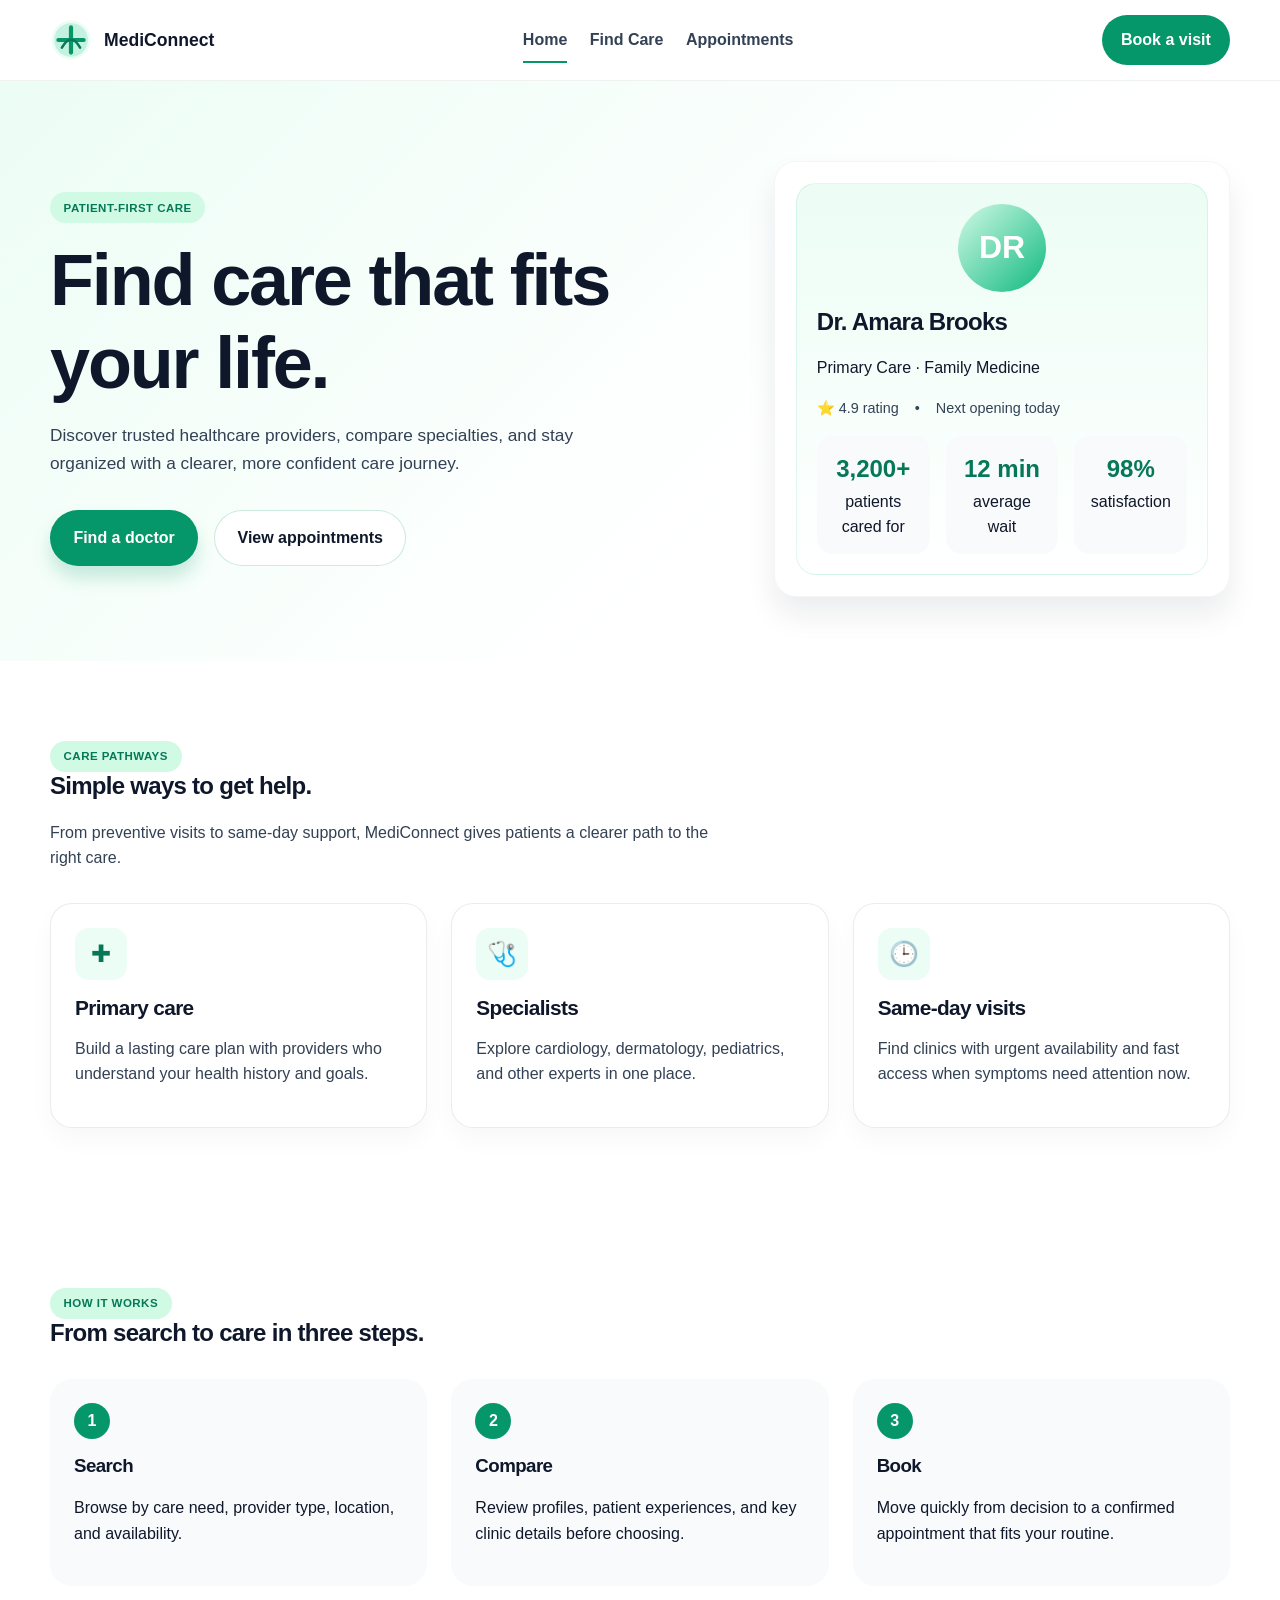
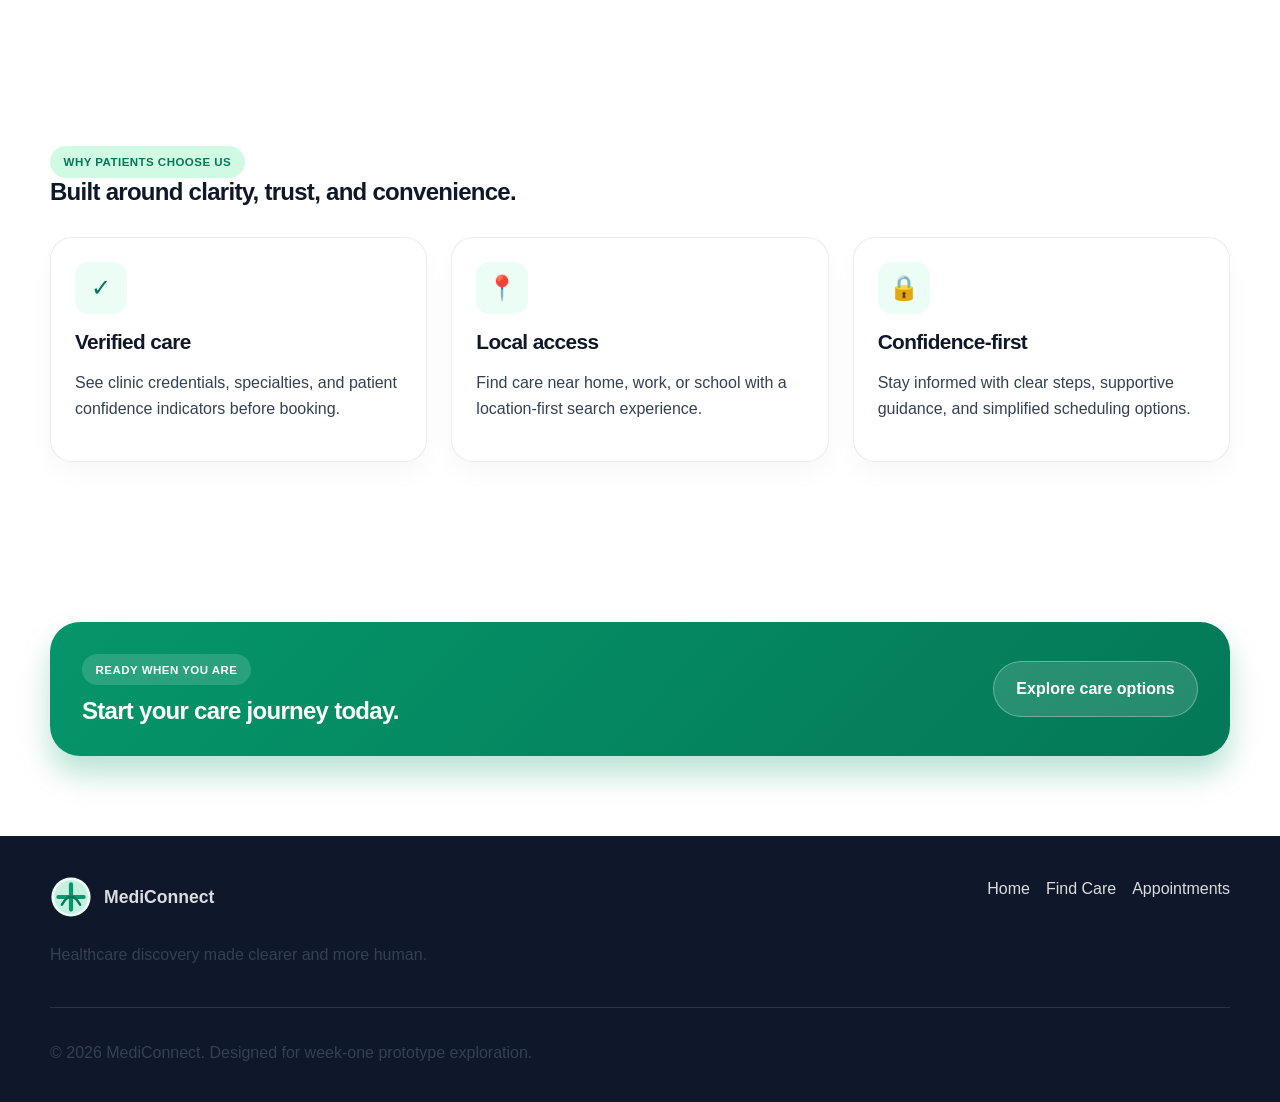
==== index.html @ f82d3885 "Initialize MediConnect Week 1 prototype" ====
<!DOCTYPE html>
<html lang="en">
  <head>
    <meta charset="UTF-8" />
    <meta name="viewport" content="width=device-width, initial-scale=1.0" />
    <meta name="description" content="MediConnect helps patients discover trusted care and manage appointments with confidence." />
    <title>MediConnect | Home</title>
    <link rel="stylesheet" href="css/styles.css" />
  </head>
  <body>
    <a class="skip-link" href="#main-content">Skip to content</a>

    <header class="site-header">
      <div class="container header-inner">
        <a href="index.html" aria-label="MediConnect home" class="brand">
          <img src="assets/medi-connect-mark.svg" alt="MediConnect mark" class="brand-mark" />
          <span>MediConnect</span>
        </a>

        <nav class="main-nav" aria-label="Primary navigation">
          <a href="index.html" class="active">Home</a>
          <a href="find-care.html">Find Care</a>
          <a href="appointments.html">Appointments</a>
        </nav>

        <a href="find-care.html" class="nav-cta">Book a visit</a>
      </div>
    </header>

    <main id="main-content">
      <section class="hero" aria-labelledby="hero-title">
        <div class="container hero-grid">
          <div>
            <span class="eyebrow">Patient-first care</span>
            <h1 id="hero-title">Find care that fits your life.</h1>
            <p class="lead">
              Discover trusted healthcare providers, compare specialties, and stay organized with a clearer,
              more confident care journey.
            </p>

            <div class="hero-actions">
              <a href="find-care.html" class="button primary">Find a doctor</a>
              <a href="appointments.html" class="button secondary">View appointments</a>
            </div>
          </div>

          <aside class="hero-panel" aria-label="Featured care provider">
            <div class="doctor-card">
              <div class="doctor-figure">
                <div class="profile" aria-hidden="true">DR</div>
              </div>
              <h2>Dr. Amara Brooks</h2>
              <p>Primary Care · Family Medicine</p>
              <div class="meta-row">
                <span>⭐ 4.9 rating</span>
                <span>•</span>
                <span>Next opening today</span>
              </div>
              <div class="stat-strip" aria-label="healthcare stats">
                <div class="stat-item">
                  <strong>3,200+</strong>
                  <span>patients cared for</span>
                </div>
                <div class="stat-item">
                  <strong>12 min</strong>
                  <span>average wait</span>
                </div>
                <div class="stat-item">
                  <strong>98%</strong>
                  <span>satisfaction</span>
                </div>
              </div>
            </div>
          </aside>
        </div>
      </section>

      <section class="content-section" aria-labelledby="services-title">
        <div class="container">
          <div class="section-heading">
            <span class="eyebrow">Care pathways</span>
            <h2 id="services-title">Simple ways to get help.</h2>
            <p>From preventive visits to same-day support, MediConnect gives patients a clearer path to the right care.</p>
          </div>

          <div class="card-grid">
            <article class="info-card">
              <div class="icon" aria-hidden="true">✚</div>
              <h3>Primary care</h3>
              <p>Build a lasting care plan with providers who understand your health history and goals.</p>
            </article>

            <article class="info-card">
              <div class="icon" aria-hidden="true">🩺</div>
              <h3>Specialists</h3>
              <p>Explore cardiology, dermatology, pediatrics, and other experts in one place.</p>
            </article>

            <article class="info-card">
              <div class="icon" aria-hidden="true">🕒</div>
              <h3>Same-day visits</h3>
              <p>Find clinics with urgent availability and fast access when symptoms need attention now.</p>
            </article>
          </div>
        </div>
      </section>

      <section class="content-section" aria-labelledby="journey-title">
        <div class="container">
          <div class="section-heading">
            <span class="eyebrow">How it works</span>
            <h2 id="journey-title">From search to care in three steps.</h2>
          </div>

          <div class="steps">
            <article class="step">
              <div class="step-number" aria-hidden="true">1</div>
              <h3>Search</h3>
              <p>Browse by care need, provider type, location, and availability.</p>
            </article>
            <article class="step">
              <div class="step-number" aria-hidden="true">2</div>
              <h3>Compare</h3>
              <p>Review profiles, patient experiences, and key clinic details before choosing.</p>
            </article>
            <article class="step">
              <div class="step-number" aria-hidden="true">3</div>
              <h3>Book</h3>
              <p>Move quickly from decision to a confirmed appointment that fits your routine.</p>
            </article>
          </div>
        </div>
      </section>

      <section class="content-section" aria-labelledby="why-title">
        <div class="container">
          <div class="section-heading">
            <span class="eyebrow">Why patients choose us</span>
            <h2 id="why-title">Built around clarity, trust, and convenience.</h2>
          </div>

          <div class="card-grid">
            <article class="info-card">
              <div class="icon" aria-hidden="true">✓</div>
              <h3>Verified care</h3>
              <p>See clinic credentials, specialties, and patient confidence indicators before booking.</p>
            </article>
            <article class="info-card">
              <div class="icon" aria-hidden="true">📍</div>
              <h3>Local access</h3>
              <p>Find care near home, work, or school with a location-first search experience.</p>
            </article>
            <article class="info-card">
              <div class="icon" aria-hidden="true">🔒</div>
              <h3>Confidence-first</h3>
              <p>Stay informed with clear steps, supportive guidance, and simplified scheduling options.</p>
            </article>
          </div>
        </div>
      </section>

      <section class="content-section" aria-labelledby="cta-title">
        <div class="container">
          <div class="cta-banner">
            <div>
              <span class="eyebrow" style="background: rgba(255,255,255,0.15); color: white;">Ready when you are</span>
              <h2 id="cta-title" style="margin-top: 0.7rem; margin-bottom: 0;">Start your care journey today.</h2>
            </div>
            <a href="find-care.html" class="button secondary">Explore care options</a>
          </div>
        </div>
      </section>
    </main>

    <footer class="site-footer">
      <div class="container footer-inner">
        <div>
          <a href="index.html" class="brand" aria-label="MediConnect home">
            <img src="assets/medi-connect-mark.svg" alt="MediConnect logo" class="brand-mark" />
            <span>MediConnect</span>
          </a>
          <p>Healthcare discovery made clearer and more human.</p>
        </div>

        <nav aria-label="Footer navigation" class="footer-links">
          <a href="index.html">Home</a>
          <a href="find-care.html">Find Care</a>
          <a href="appointments.html">Appointments</a>
        </nav>
      </div>

      <div class="container footer-meta">
        <p>© 2026 MediConnect. Designed for week-one prototype exploration.</p>
      </div>
    </footer>
  </body>
</html>
---- css/styles.css ----
:root {
  --emerald-50: #ECFDF5;
  --emerald-100: #D1FAE5;
  --emerald-500: #10B981;
  --emerald-600: #059669;
  --emerald-700: #047857;
  --slate-50: #F8FAFC;
  --slate-100: #F1F5F9;
  --slate-700: #334155;
  --slate-900: #0F172A;
  --white: #FFFFFF;
  --shadow: 0 18px 30px rgba(15, 23, 42, 0.08);
  --radius-lg: 22px;
  --radius-md: 16px;
  --radius-sm: 12px;
  --container: 1180px;
}

* { box-sizing: border-box; }

html { scroll-behavior: smooth; }

body {
  margin: 0;
  font-family: "Segoe UI", "Inter", sans-serif;
  background: var(--white);
  color: var(--slate-900);
  line-height: 1.6;
}

a { color: inherit; text-decoration: none; }

img { max-width: 100%; display: block; }

.container {
  width: min(var(--container), calc(100% - 2rem));
  margin-inline: auto;
}

.skip-link {
  position: absolute;
  left: -999px;
  top: 0;
}

.skip-link:focus {
  left: 1rem;
  top: 1rem;
  background: var(--emerald-600);
  color: var(--white);
  padding: 0.75rem 1rem;
  z-index: 100;
}

.site-header {
  position: sticky;
  top: 0;
  z-index: 20;
  background: rgba(255,255,255,0.92);
  backdrop-filter: blur(8px);
  border-bottom: 1px solid rgba(15,23,42,0.06);
}

.header-inner {
  display: flex;
  align-items: center;
  justify-content: space-between;
  min-height: 80px;
  gap: 1rem;
}

.brand {
  display: inline-flex;
  align-items: center;
  gap: 0.75rem;
  font-weight: 700;
  font-size: 1.1rem;
}

.brand-mark {
  width: 42px;
  height: 42px;
}

.main-nav {
  display: flex;
  align-items: center;
  gap: 1.4rem;
  font-weight: 600;
  color: var(--slate-700);
}

.main-nav a {
  position: relative;
  padding: 0.5rem 0;
}

.main-nav a::after {
  content: "";
  position: absolute;
  left: 0;
  bottom: -2px;
  width: 100%;
  height: 2px;
  background: var(--emerald-600);
  transform: scaleX(0);
  transition: transform 0.2s ease;
}

.main-nav a:hover::after,
.main-nav a:focus-visible::after,
.main-nav a.active::after {
  transform: scaleX(1);
}

.nav-cta {
  display: inline-block;
  background: var(--emerald-600);
  color: var(--white);
  padding: 0.75rem 1.2rem;
  border-radius: 999px;
  font-weight: 700;
}

.hero {
  background: linear-gradient(135deg, var(--emerald-50) 0%, #ffffff 62%);
  padding: 5rem 0 4rem;
}

.hero-grid {
  display: grid;
  grid-template-columns: 1.2fr 0.8fr;
  gap: 2.5rem;
  align-items: center;
}

.eyebrow {
  display: inline-block;
  background: var(--emerald-100);
  color: var(--emerald-700);
  border-radius: 999px;
  padding: 0.4rem 0.85rem;
  font-weight: 700;
  letter-spacing: 0.04em;
  text-transform: uppercase;
  font-size: 0.72rem;
}

h1, h2, h3 {
  margin-top: 0;
  line-height: 1.15;
  letter-spacing: -0.03em;
}

h1 {
  font-size: clamp(2.8rem, 6vw, 4.5rem);
  margin: 1rem 0 1rem;
}

.lead {
  font-size: 1.08rem;
  color: var(--slate-700);
  max-width: 60ch;
}

.hero-actions {
  display: flex;
  gap: 1rem;
  flex-wrap: wrap;
  margin-top: 2rem;
}

.button {
  display: inline-flex;
  align-items: center;
  justify-content: center;
  padding: 0.9rem 1.4rem;
  border-radius: 999px;
  font-weight: 700;
  border: 1px solid transparent;
  transition: transform 0.2s ease, box-shadow 0.2s ease;
}

.button:hover,
.button:focus-visible {
  transform: translateY(-1px);
}

.button.primary {
  background: var(--emerald-600);
  color: var(--white);
  box-shadow: 0 12px 18px rgba(5, 150, 105, 0.2);
}

.button.secondary {
  border-color: rgba(5, 150, 105, 0.2);
  background: var(--white);
  color: var(--slate-900);
}

.hero-panel {
  background: var(--white);
  border-radius: var(--radius-lg);
  box-shadow: var(--shadow);
  padding: 1.3rem;
  border: 1px solid rgba(15,23,42,0.04);
}

.doctor-card {
  background: linear-gradient(180deg, var(--emerald-50) 0%, var(--white) 100%);
  border-radius: 20px;
  padding: 1.25rem;
  border: 1px solid rgba(16, 185, 129, 0.12);
}

.doctor-figure {
  display: flex;
  justify-content: center;
  margin-bottom: 1rem;
}

.doctor-figure .profile {
  width: 88px;
  height: 88px;
  border-radius: 50%;
  background: linear-gradient(135deg, var(--emerald-100), var(--emerald-500));
  display: grid;
  place-items: center;
  font-size: 2rem;
  color: var(--white);
  font-weight: 700;
}

.stat-strip {
  display: grid;
  grid-template-columns: repeat(3, minmax(0, 1fr));
  gap: 1rem;
  margin-top: 1rem;
}

.stat-item {
  background: var(--slate-50);
  border-radius: var(--radius-md);
  padding: 0.9rem;
  text-align: center;
}

.stat-item strong {
  display: block;
  font-size: 1.5rem;
  color: var(--emerald-700);
}

.content-section {
  padding: 5rem 0;
}

.section-heading {
  max-width: 680px;
  margin-bottom: 2rem;
}

.section-heading p {
  color: var(--slate-700);
}

.card-grid {
  display: grid;
  grid-template-columns: repeat(3, minmax(0, 1fr));
  gap: 1.5rem;
}

.info-card,
.provider-card,
.appointment-card,
.support-card {
  background: var(--white);
  border: 1px solid rgba(15,23,42,0.08);
  border-radius: var(--radius-lg);
  padding: 1.5rem;
  box-shadow: 0 12px 24px rgba(15,23,42,0.03);
}

.info-card .icon,
.support-card .icon {
  width: 52px;
  height: 52px;
  border-radius: 14px;
  display: grid;
  place-items: center;
  background: var(--emerald-50);
  color: var(--emerald-700);
  font-size: 1.5rem;
  margin-bottom: 1rem;
}

.info-card h3,
.provider-card h3,
.appointment-card h3,
.support-card h3 {
  margin-bottom: 0.7rem;
  font-size: 1.3rem;
}

.info-card p,
.provider-card p,
.appointment-card p,
.support-card p,
.site-footer p,
.list,
.benefit-list li {
  color: var(--slate-700);
}

.steps {
  display: grid;
  grid-template-columns: repeat(3, minmax(0, 1fr));
  gap: 1.5rem;
}

.step {
  position: relative;
  background: var(--slate-50);
  border-radius: var(--radius-lg);
  padding: 1.5rem;
}

.step-number {
  width: 36px;
  height: 36px;
  border-radius: 50%;
  background: var(--emerald-600);
  color: var(--white);
  display: grid;
  place-items: center;
  font-weight: 700;
  margin-bottom: 1rem;
}

.cta-banner {
  background: linear-gradient(135deg, var(--emerald-600), var(--emerald-700));
  padding: 2rem;
  border-radius: 30px;
  display: flex;
  justify-content: space-between;
  align-items: center;
  gap: 1rem;
  color: var(--white);
  box-shadow: 0 18px 30px rgba(5, 150, 105, 0.28);
}

.cta-banner .button.secondary {
  background: rgba(255,255,255,0.14);
  color: var(--white);
  border-color: rgba(255,255,255,0.3);
}

.page-hero {
  background: linear-gradient(135deg, var(--emerald-50), #ffffff 70%);
  padding: 4rem 0 2.8rem;
}

.breadcrumbs {
  display: flex;
  align-items: center;
  gap: 0.55rem;
  font-size: 0.92rem;
  color: var(--slate-700);
  margin-bottom: 1rem;
}

.filter-bar {
  display: flex;
  gap: 1rem;
  flex-wrap: wrap;
  margin-bottom: 2rem;
}

.filter-pill,
.chip {
  background: var(--white);
  border: 1px solid rgba(15,23,42,0.08);
  color: var(--slate-700);
  border-radius: 999px;
  padding: 0.7rem 1rem;
  font-weight: 600;
}

.filter-pill.active,
.chip.active {
  background: var(--emerald-50);
  color: var(--emerald-700);
  border-color: rgba(16, 185, 129, 0.2);
}

.provider-grid,
.appointment-grid,
.support-grid {
  display: grid;
  gap: 1.5rem;
}

.provider-grid {
  grid-template-columns: repeat(2, minmax(0,1fr));
}

.appointment-grid {
  grid-template-columns: repeat(2, minmax(0,1fr));
}

.support-grid {
  grid-template-columns: repeat(3, minmax(0,1fr));
}

.meta-row {
  display: flex;
  gap: 1rem;
  flex-wrap: wrap;
  color: var(--slate-700);
  font-size: 0.9rem;
  margin-bottom: 0.8rem;
}

.price-tag {
  display: inline-block;
  background: var(--emerald-100);
  color: var(--emerald-700);
  border-radius: 999px;
  padding: 0.4rem 0.7rem;
  font-weight: 700;
}

.site-footer {
  background: var(--slate-900);
  color: rgba(255,255,255,0.85);
  padding: 2.5rem 0 1.25rem;
}

.footer-inner {
  display: flex;
  justify-content: space-between;
  gap: 1.5rem;
  flex-wrap: wrap;
  margin-bottom: 1.5rem;
}

.footer-links {
  display: flex;
  gap: 1rem;
  flex-wrap: wrap;
}

.footer-meta {
  border-top: 1px solid rgba(255,255,255,0.12);
  padding-top: 1rem;
}

@media (max-width: 900px) {
  .hero-grid,
  .provider-grid,
  .appointment-grid,
  .support-grid,
  .card-grid,
  .steps {
    grid-template-columns: 1fr;
  }

  .header-inner {
    flex-wrap: wrap;
    justify-content: center;
    padding: 0.8rem 0;
  }

  .main-nav {
    justify-content: center;
    flex-wrap: wrap;
  }

  .cta-banner {
    flex-direction: column;
    align-items: flex-start;
  }
}
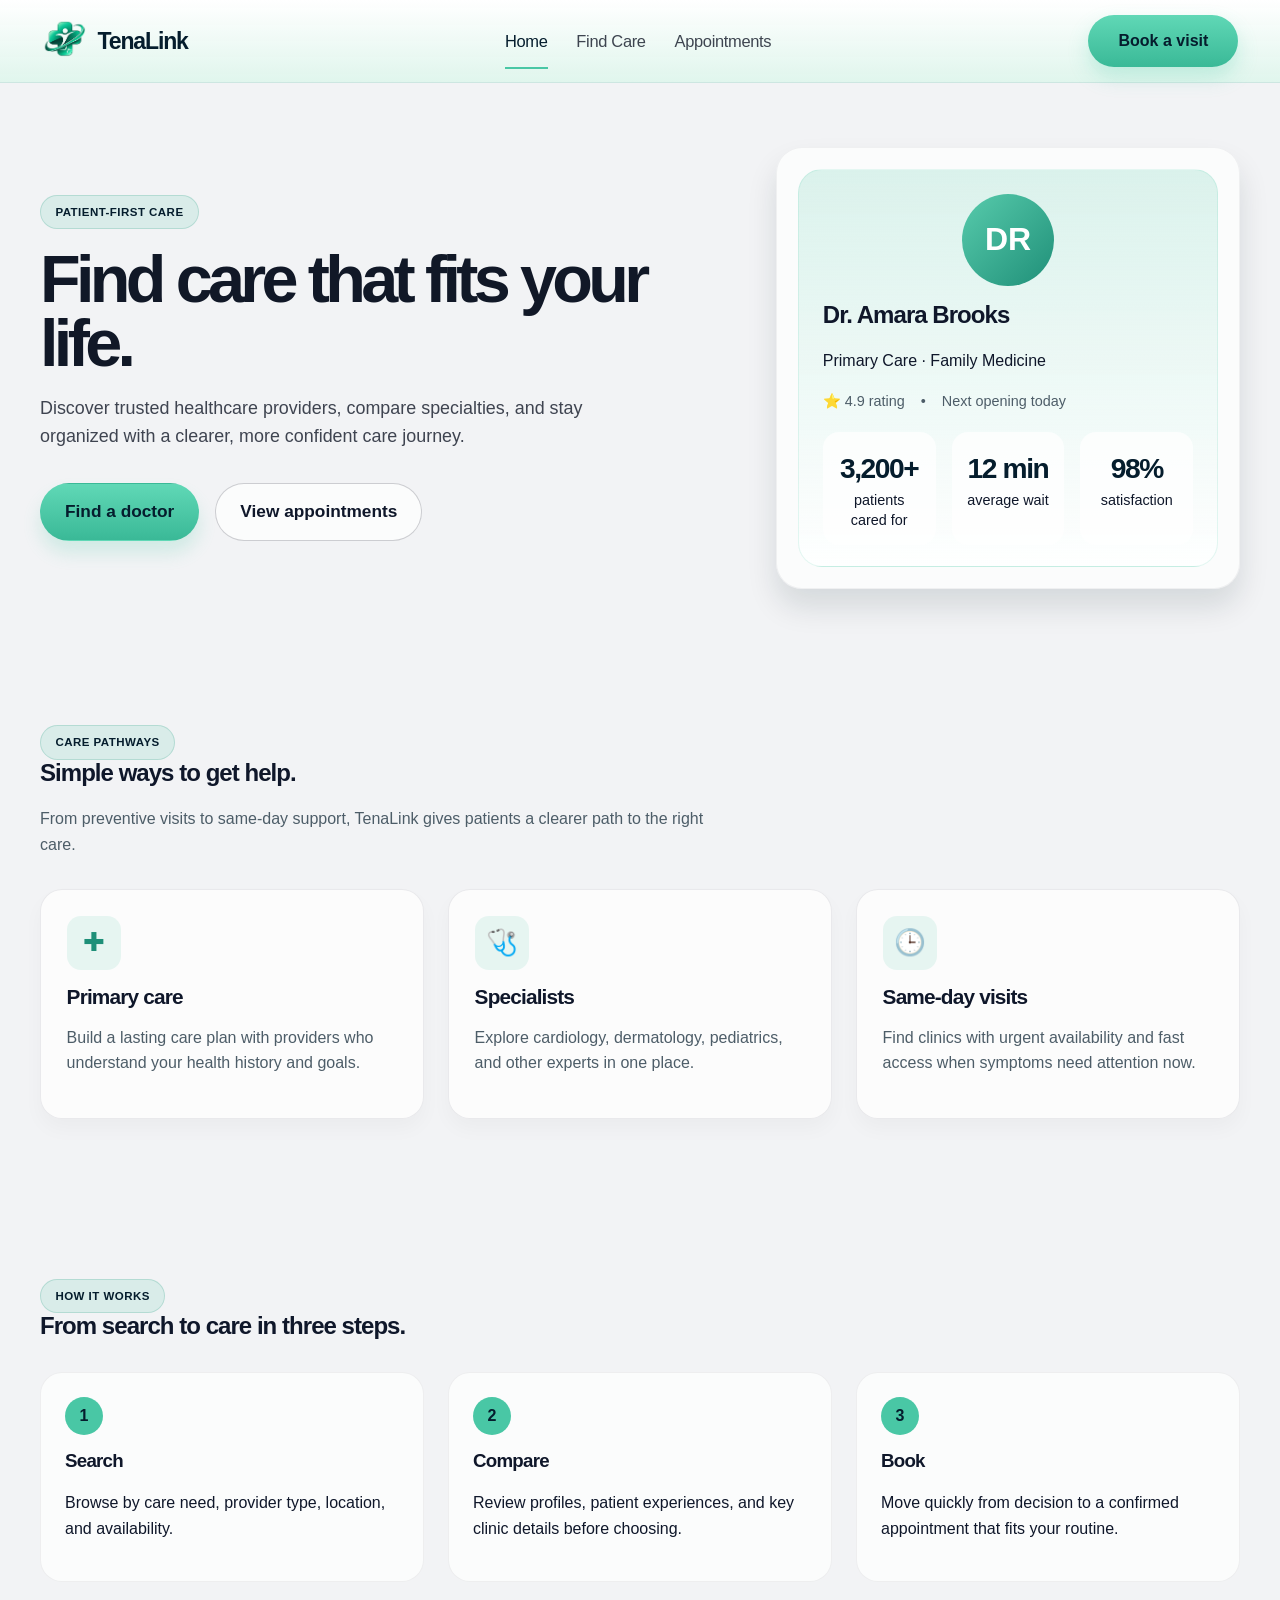
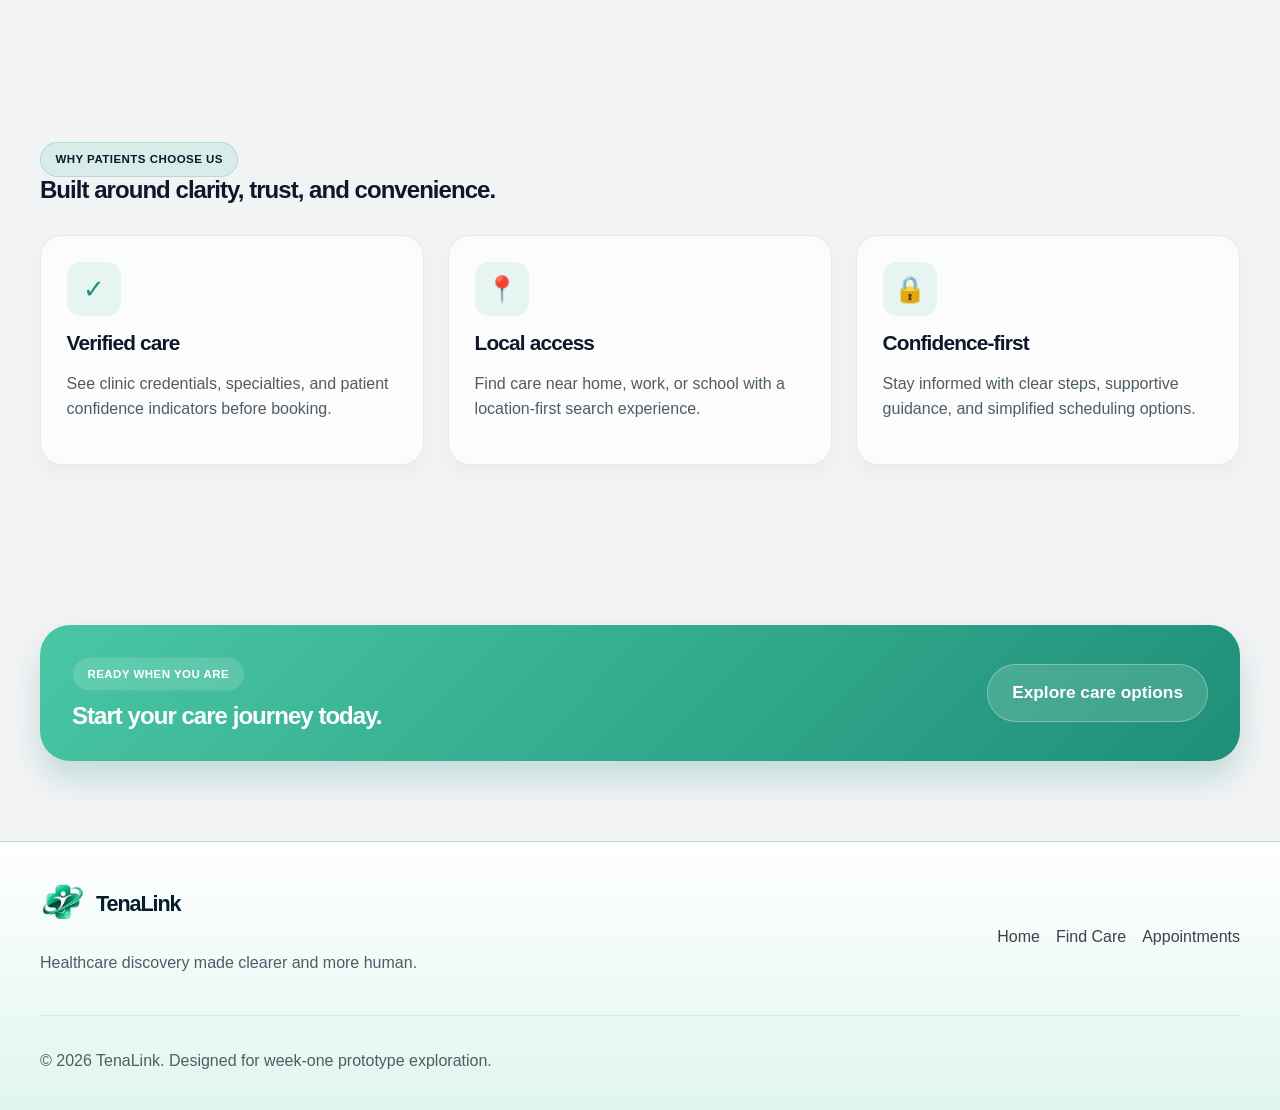
==== commit 269cbae8: "Complete TenaLink Week 1 foundation" ====
--- a/index.html
+++ b/index.html
@@ -3,8 +3,9 @@
   <head>
     <meta charset="UTF-8" />
     <meta name="viewport" content="width=device-width, initial-scale=1.0" />
-    <meta name="description" content="MediConnect helps patients discover trusted care and manage appointments with confidence." />
-    <title>MediConnect | Home</title>
+    <meta name="description" content="TenaLink helps patients discover trusted care and manage appointments with confidence." />
+    <title>TenaLink | Home</title>
+    <link rel="icon" type="image/png" href="assets/TenaLink.png" />
     <link rel="stylesheet" href="css/styles.css" />
   </head>
   <body>
@@ -12,12 +13,18 @@
 
     <header class="site-header">
       <div class="container header-inner">
-        <a href="index.html" aria-label="MediConnect home" class="brand">
-          <img src="assets/medi-connect-mark.svg" alt="MediConnect mark" class="brand-mark" />
-          <span>MediConnect</span>
+        <a href="index.html" aria-label="TenaLink home" class="brand">
+          <img src="assets/TenaLink.png" alt="" class="brand-mark" />
+          <span>TenaLink</span>
         </a>
 
-        <nav class="main-nav" aria-label="Primary navigation">
+        <button class="nav-toggle" type="button" aria-expanded="false" aria-controls="primary-nav" aria-label="Open menu">
+          <span></span>
+          <span></span>
+          <span></span>
+        </button>
+
+        <nav id="primary-nav" class="main-nav" aria-label="Primary navigation">
           <a href="index.html" class="active">Home</a>
           <a href="find-care.html">Find Care</a>
           <a href="appointments.html">Appointments</a>
@@ -80,7 +87,7 @@
           <div class="section-heading">
             <span class="eyebrow">Care pathways</span>
             <h2 id="services-title">Simple ways to get help.</h2>
-            <p>From preventive visits to same-day support, MediConnect gives patients a clearer path to the right care.</p>
+            <p>From preventive visits to same-day support, TenaLink gives patients a clearer path to the right care.</p>
           </div>
 
           <div class="card-grid">
@@ -175,9 +182,9 @@
     <footer class="site-footer">
       <div class="container footer-inner">
         <div>
-          <a href="index.html" class="brand" aria-label="MediConnect home">
-            <img src="assets/medi-connect-mark.svg" alt="MediConnect logo" class="brand-mark" />
-            <span>MediConnect</span>
+          <a href="index.html" class="brand" aria-label="TenaLink home">
+            <img src="assets/TenaLink.png" alt="" class="brand-mark" />
+            <span>TenaLink</span>
           </a>
           <p>Healthcare discovery made clearer and more human.</p>
         </div>
@@ -190,8 +197,9 @@
       </div>
 
       <div class="container footer-meta">
-        <p>© 2026 MediConnect. Designed for week-one prototype exploration.</p>
+        <p>© 2026 TenaLink. Designed for week-one prototype exploration.</p>
       </div>
     </footer>
+    <script src="js/navigation.js" defer></script>
   </body>
 </html>
--- a/css/styles.css
+++ b/css/styles.css
@@ -1,19 +1,24 @@
 :root {
-  --emerald-50: #ECFDF5;
-  --emerald-100: #D1FAE5;
-  --emerald-500: #10B981;
-  --emerald-600: #059669;
-  --emerald-700: #047857;
-  --slate-50: #F8FAFC;
-  --slate-100: #F1F5F9;
-  --slate-700: #334155;
-  --slate-900: #0F172A;
-  --white: #FFFFFF;
-  --shadow: 0 18px 30px rgba(15, 23, 42, 0.08);
+  --navy-900: #051d2d;
+  --navy-800: #0a2336;
+  --navy-700: #102f4a;
+  --green-100: #d9f7ee;
+  --green-200: #bbf0df;
+  --green-300: #8fe7cf;
+  --green-400: #5fd9b4;
+  --green-500: #49c7a5;
+  --green-600: #2fae8d;
+  --green-700: #1e8f78;
+  --slate-50: #f5f7f8;
+  --slate-100: #eef2f4;
+  --slate-700: #4d5d68;
+  --slate-900: #0f172a;
+  --white: #ffffff;
+  --shadow: 0 18px 30px rgba(5, 29, 45, 0.12);
   --radius-lg: 22px;
   --radius-md: 16px;
   --radius-sm: 12px;
-  --container: 1180px;
+  --container: 1200px;
 }
 
 * { box-sizing: border-box; }
@@ -23,7 +28,7 @@
 body {
   margin: 0;
   font-family: "Segoe UI", "Inter", sans-serif;
-  background: var(--white);
+  background: #f2f3f5;
   color: var(--slate-900);
   line-height: 1.6;
 }
@@ -46,7 +51,7 @@
 .skip-link:focus {
   left: 1rem;
   top: 1rem;
-  background: var(--emerald-600);
+  background: var(--green-600);
   color: var(--white);
   padding: 0.75rem 1rem;
   z-index: 100;
@@ -56,17 +61,17 @@
   position: sticky;
   top: 0;
   z-index: 20;
-  background: rgba(255,255,255,0.92);
-  backdrop-filter: blur(8px);
-  border-bottom: 1px solid rgba(15,23,42,0.06);
+  background: linear-gradient(180deg, rgba(255,255,255,0.98), rgba(223, 245, 236, 0.96));
+  border-bottom: 1px solid rgba(31, 143, 120, 0.22);
 }
 
 .header-inner {
   display: flex;
   align-items: center;
   justify-content: space-between;
-  min-height: 80px;
+  min-height: 82px;
   gap: 1rem;
+  padding: 0 0.1rem;
 }
 
 .brand {
@@ -74,37 +79,74 @@
   align-items: center;
   gap: 0.75rem;
   font-weight: 700;
-  font-size: 1.1rem;
+  font-size: clamp(1.3rem, 1.8vw, 1.6rem);
+  color: var(--navy-900);
+  letter-spacing: -0.05em;
 }
 
 .brand-mark {
-  width: 42px;
-  height: 42px;
-}
+  width: 44px;
+  height: 44px;
+  object-fit: contain;
+}
+
+.nav-toggle {
+  display: none;
+  width: 44px;
+  height: 44px;
+  border: 1px solid rgba(17, 24, 39, 0.12);
+  border-radius: 12px;
+  background: rgba(255,255,255,0.9);
+  cursor: pointer;
+  position: relative;
+}
+
+.nav-toggle span {
+  position: absolute;
+  left: 50%;
+  width: 18px;
+  height: 2px;
+  background: var(--navy-900);
+  border-radius: 2px;
+  transform: translateX(-50%);
+}
+
+.nav-toggle span:nth-child(1) { top: 15px; }
+.nav-toggle span:nth-child(2) { top: 21px; }
+.nav-toggle span:nth-child(3) { top: 27px; }
 
 .main-nav {
   display: flex;
   align-items: center;
-  gap: 1.4rem;
-  font-weight: 600;
-  color: var(--slate-700);
+  gap: 1.8rem;
+  font-weight: 500;
+  color: rgba(17, 24, 39, 0.82);
+  font-size: 1.03rem;
 }
 
 .main-nav a {
   position: relative;
-  padding: 0.5rem 0;
+  padding: 0.45rem 0;
+  color: rgba(17, 24, 39, 0.8);
+  letter-spacing: -0.02em;
 }
 
 .main-nav a::after {
   content: "";
   position: absolute;
   left: 0;
-  bottom: -2px;
+  bottom: -8px;
   width: 100%;
   height: 2px;
-  background: var(--emerald-600);
+  background: var(--green-500);
   transform: scaleX(0);
   transition: transform 0.2s ease;
+}
+
+.main-nav a:hover,
+.main-nav a:focus-visible,
+.main-nav a.active {
+  color: var(--navy-900);
 }
 
 .main-nav a:hover::after,
@@ -115,16 +157,23 @@
 
 .nav-cta {
   display: inline-block;
-  background: var(--emerald-600);
-  color: var(--white);
-  padding: 0.75rem 1.2rem;
+  background: linear-gradient(180deg, rgba(96, 216, 182, 1), rgba(58, 185, 151, 1));
+  color: var(--navy-900);
+  padding: 0.85rem 1.5rem;
   border-radius: 999px;
   font-weight: 700;
+  box-shadow: 0 10px 20px rgba(73, 199, 165, 0.26);
+  min-width: 150px;
+  text-align: center;
+}
+
+.site-footer .brand {
+  font-size: 1.35rem;
 }
 
 .hero {
-  background: linear-gradient(135deg, var(--emerald-50) 0%, #ffffff 62%);
-  padding: 5rem 0 4rem;
+  background: #f2f3f5;
+  padding: 4rem 0 3.5rem;
 }
 
 .hero-grid {
@@ -134,12 +183,17 @@
   align-items: center;
 }
 
+.hero-grid > * {
+  min-width: 0;
+}
+
 .eyebrow {
   display: inline-block;
-  background: var(--emerald-100);
-  color: var(--emerald-700);
+  background: rgba(73, 199, 165, 0.15);
+  color: var(--navy-900);
+  border: 1px solid rgba(31, 143, 120, 0.2);
   border-radius: 999px;
-  padding: 0.4rem 0.85rem;
+  padding: 0.45rem 0.9rem;
   font-weight: 700;
   letter-spacing: 0.04em;
   text-transform: uppercase;
@@ -148,18 +202,21 @@
 
 h1, h2, h3 {
   margin-top: 0;
-  line-height: 1.15;
-  letter-spacing: -0.03em;
+  line-height: 1.1;
+  letter-spacing: -0.04em;
 }
 
 h1 {
-  font-size: clamp(2.8rem, 6vw, 4.5rem);
-  margin: 1rem 0 1rem;
+  font-size: clamp(2.75rem, 5.2vw, 6rem);
+  margin: 1.15rem 0 1rem;
+  color: #111827;
+  line-height: 0.96;
+  letter-spacing: -0.07em;
 }
 
 .lead {
-  font-size: 1.08rem;
-  color: var(--slate-700);
+  font-size: 1.12rem;
+  color: rgba(17, 24, 39, 0.8);
   max-width: 60ch;
 }
 
@@ -174,11 +231,13 @@
   display: inline-flex;
   align-items: center;
   justify-content: center;
-  padding: 0.9rem 1.4rem;
+  min-height: 58px;
+  padding: 0.9rem 1.5rem;
   border-radius: 999px;
   font-weight: 700;
   border: 1px solid transparent;
   transition: transform 0.2s ease, box-shadow 0.2s ease;
+  font-size: 1.08rem;
 }
 
 .button:hover,
@@ -187,30 +246,32 @@
 }
 
 .button.primary {
-  background: var(--emerald-600);
-  color: var(--white);
-  box-shadow: 0 12px 18px rgba(5, 150, 105, 0.2);
+  background: linear-gradient(180deg, rgba(96, 216, 182, 1), rgba(58, 185, 151, 1));
+  color: var(--navy-900);
+  box-shadow: 0 12px 18px rgba(73, 199, 165, 0.2);
 }
 
 .button.secondary {
-  border-color: rgba(5, 150, 105, 0.2);
-  background: var(--white);
+  border-color: rgba(17, 24, 39, 0.2);
+  background: rgba(255,255,255,0.7);
   color: var(--slate-900);
 }
 
 .hero-panel {
-  background: var(--white);
-  border-radius: var(--radius-lg);
+  background: rgba(255,255,255,0.7);
+  border-radius: 26px;
   box-shadow: var(--shadow);
   padding: 1.3rem;
-  border: 1px solid rgba(15,23,42,0.04);
+  border: 1px solid rgba(17,24,39,0.05);
+  max-width: 560px;
+  margin-left: auto;
 }
 
 .doctor-card {
-  background: linear-gradient(180deg, var(--emerald-50) 0%, var(--white) 100%);
-  border-radius: 20px;
-  padding: 1.25rem;
-  border: 1px solid rgba(16, 185, 129, 0.12);
+  background: linear-gradient(180deg, rgba(73, 199, 165, 0.18) 0%, rgba(255,255,255,0.8) 100%);
+  border-radius: 24px;
+  padding: 1.5rem 1.5rem 1.35rem;
+  border: 1px solid rgba(73, 199, 165, 0.15);
 }
 
 .doctor-figure {
@@ -220,10 +281,10 @@
 }
 
 .doctor-figure .profile {
-  width: 88px;
-  height: 88px;
+  width: 92px;
+  height: 92px;
   border-radius: 50%;
-  background: linear-gradient(135deg, var(--emerald-100), var(--emerald-500));
+  background: linear-gradient(135deg, rgba(73, 199, 165, 0.9), rgba(31, 143, 120, 1));
   display: grid;
   place-items: center;
   font-size: 2rem;
@@ -235,20 +296,28 @@
   display: grid;
   grid-template-columns: repeat(3, minmax(0, 1fr));
   gap: 1rem;
-  margin-top: 1rem;
+  margin-top: 1.2rem;
 }
 
 .stat-item {
-  background: var(--slate-50);
+  min-width: 0;
+  background: rgba(255,255,255,0.75);
   border-radius: var(--radius-md);
-  padding: 0.9rem;
+  padding: 0.9rem 0.75rem;
   text-align: center;
 }
 
 .stat-item strong {
   display: block;
-  font-size: 1.5rem;
-  color: var(--emerald-700);
+  font-size: clamp(1.4rem, 2.2vw, 2rem);
+  color: var(--navy-900);
+  letter-spacing: -0.05em;
+}
+
+.stat-item span {
+  display: block;
+  font-size: 0.9rem;
+  line-height: 1.35;
 }
 
 .content-section {
@@ -274,23 +343,23 @@
 .provider-card,
 .appointment-card,
 .support-card {
-  background: var(--white);
-  border: 1px solid rgba(15,23,42,0.08);
+  background: rgba(255,255,255,0.72);
+  border: 1px solid rgba(17,24,39,0.08);
   border-radius: var(--radius-lg);
-  padding: 1.5rem;
-  box-shadow: 0 12px 24px rgba(15,23,42,0.03);
+  padding: 1.6rem;
+  box-shadow: 0 10px 20px rgba(17,24,39,0.03);
 }
 
 .info-card .icon,
 .support-card .icon {
-  width: 52px;
-  height: 52px;
+  width: 54px;
+  height: 54px;
   border-radius: 14px;
   display: grid;
   place-items: center;
-  background: var(--emerald-50);
-  color: var(--emerald-700);
-  font-size: 1.5rem;
+  background: rgba(73, 199, 165, 0.12);
+  color: var(--green-700);
+  font-size: 1.6rem;
   margin-bottom: 1rem;
 }
 
@@ -320,17 +389,18 @@
 
 .step {
   position: relative;
-  background: var(--slate-50);
+  background: rgba(255,255,255,0.7);
+  border: 1px solid rgba(17,24,39,0.06);
   border-radius: var(--radius-lg);
   padding: 1.5rem;
 }
 
 .step-number {
-  width: 36px;
-  height: 36px;
+  width: 38px;
+  height: 38px;
   border-radius: 50%;
-  background: var(--emerald-600);
-  color: var(--white);
+  background: var(--green-500);
+  color: var(--navy-900);
   display: grid;
   place-items: center;
   font-weight: 700;
@@ -338,7 +408,7 @@
 }
 
 .cta-banner {
-  background: linear-gradient(135deg, var(--emerald-600), var(--emerald-700));
+  background: linear-gradient(135deg, var(--green-500), var(--green-700));
   padding: 2rem;
   border-radius: 30px;
   display: flex;
@@ -346,17 +416,17 @@
   align-items: center;
   gap: 1rem;
   color: var(--white);
-  box-shadow: 0 18px 30px rgba(5, 150, 105, 0.28);
+  box-shadow: 0 18px 30px rgba(31, 143, 120, 0.22);
 }
 
 .cta-banner .button.secondary {
-  background: rgba(255,255,255,0.14);
+  background: rgba(255,255,255,0.15);
   color: var(--white);
   border-color: rgba(255,255,255,0.3);
 }
 
 .page-hero {
-  background: linear-gradient(135deg, var(--emerald-50), #ffffff 70%);
+  background: #f2f3f5;
   padding: 4rem 0 2.8rem;
 }
 
@@ -378,7 +448,7 @@
 
 .filter-pill,
 .chip {
-  background: var(--white);
+  background: rgba(255,255,255,0.7);
   border: 1px solid rgba(15,23,42,0.08);
   color: var(--slate-700);
   border-radius: 999px;
@@ -388,9 +458,9 @@
 
 .filter-pill.active,
 .chip.active {
-  background: var(--emerald-50);
-  color: var(--emerald-700);
-  border-color: rgba(16, 185, 129, 0.2);
+  background: rgba(73, 199, 165, 0.12);
+  color: var(--navy-900);
+  border-color: rgba(31, 143, 120, 0.2);
 }
 
 .provider-grid,
@@ -423,22 +493,25 @@
 
 .price-tag {
   display: inline-block;
-  background: var(--emerald-100);
-  color: var(--emerald-700);
+  background: rgba(73, 199, 165, 0.12);
+  color: var(--navy-900);
   border-radius: 999px;
   padding: 0.4rem 0.7rem;
   font-weight: 700;
 }
 
 .site-footer {
-  background: var(--slate-900);
-  color: rgba(255,255,255,0.85);
+  background: linear-gradient(180deg, rgba(255,255,255,0.98), rgba(223, 245, 236, 0.96));
+  color: rgba(17, 24, 39, 0.8);
   padding: 2.5rem 0 1.25rem;
+  border-top: 1px solid rgba(31, 143, 120, 0.22);
+  margin-top: 0;
 }
 
 .footer-inner {
   display: flex;
   justify-content: space-between;
+  align-items: center;
   gap: 1.5rem;
   flex-wrap: wrap;
   margin-bottom: 1.5rem;
@@ -448,32 +521,59 @@
   display: flex;
   gap: 1rem;
   flex-wrap: wrap;
+  color: rgba(17, 24, 39, 0.82);
 }
 
 .footer-meta {
-  border-top: 1px solid rgba(255,255,255,0.12);
+  border-top: 1px solid rgba(17, 24, 39, 0.08);
   padding-top: 1rem;
 }
 
 @media (max-width: 900px) {
-  .hero-grid,
-  .provider-grid,
-  .appointment-grid,
-  .support-grid,
-  .card-grid,
-  .steps {
-    grid-template-columns: 1fr;
-  }
+  .hero-grid { grid-template-columns: minmax(0, 1fr); }
 
   .header-inner {
     flex-wrap: wrap;
-    justify-content: center;
+    justify-content: space-between;
     padding: 0.8rem 0;
   }
 
+  .nav-toggle {
+    display: block;
+    margin-left: auto;
+  }
+
   .main-nav {
-    justify-content: center;
-    flex-wrap: wrap;
+    display: none;
+    position: absolute;
+    top: 100%;
+    left: 0;
+    right: 0;
+    flex-direction: column;
+    align-items: stretch;
+    gap: 0;
+    padding: 0.5rem 1rem 1rem;
+    background: linear-gradient(180deg, rgba(255,255,255,0.99), rgba(223, 245, 236, 0.98));
+    border-bottom: 1px solid rgba(31, 143, 120, 0.22);
+    box-shadow: 0 14px 24px rgba(5, 29, 45, 0.1);
+  }
+
+  .main-nav.is-open {
+    display: flex;
+  }
+
+  .main-nav a {
+    padding: 0.8rem 0.5rem;
+  }
+
+  .main-nav a::after {
+    display: none;
+  }
+
+  .nav-cta {
+    min-width: 0;
+    padding: 0.7rem 0.9rem;
+    font-size: 0.85rem;
   }
 
   .cta-banner {
@@ -481,3 +581,168 @@
     align-items: flex-start;
   }
 }
+
+@media (min-width: 640px) and (max-width: 900px) {
+  .card-grid,
+  .steps,
+  .support-grid {
+    grid-template-columns: repeat(2, minmax(0, 1fr));
+  }
+}
+
+@media (max-width: 639px) {
+  .container {
+    width: min(var(--container), calc(100% - 2rem));
+  }
+
+  .hero {
+    padding: 2.75rem 0 2.5rem;
+  }
+
+  .hero-grid {
+    gap: 1.75rem;
+  }
+
+  .hero h1,
+  .page-hero h1 {
+    font-size: clamp(2.5rem, 10vw, 3.35rem);
+    line-height: 1;
+    letter-spacing: -0.06em;
+    overflow-wrap: break-word;
+  }
+
+  .lead {
+    font-size: 1rem;
+  }
+
+  .hero-actions {
+    gap: 0.7rem;
+    margin-top: 1.4rem;
+  }
+
+  .hero-actions .button {
+    flex: 1 1 100%;
+  }
+
+  .button {
+    min-height: 52px;
+    font-size: 1rem;
+  }
+
+  .hero-panel {
+    width: 100%;
+    padding: 0.75rem;
+  }
+
+  .doctor-card {
+    padding: 1.2rem 0.9rem 1rem;
+  }
+
+  .doctor-card h2 {
+    font-size: 1.35rem;
+  }
+
+  .stat-strip {
+    grid-template-columns: repeat(3, minmax(0, 1fr));
+    gap: 0.45rem;
+  }
+
+  .stat-item {
+    padding: 0.7rem 0.25rem;
+    overflow-wrap: anywhere;
+  }
+
+  .stat-item strong {
+    font-size: clamp(1.05rem, 5vw, 1.35rem);
+    letter-spacing: -0.04em;
+    white-space: nowrap;
+  }
+
+  .stat-item span {
+    font-size: 0.72rem;
+  }
+
+  .content-section {
+    padding: 3.25rem 0;
+  }
+
+  .section-heading {
+    margin-bottom: 1.5rem;
+  }
+
+  .card-grid,
+  .steps,
+  .provider-grid,
+  .appointment-grid,
+  .support-grid {
+    grid-template-columns: minmax(0, 1fr);
+    gap: 1rem;
+  }
+
+  .info-card,
+  .provider-card,
+  .appointment-card,
+  .support-card,
+  .step {
+    padding: 1.2rem;
+  }
+
+  .page-hero {
+    padding: 2.5rem 0 1.75rem;
+  }
+
+  .filter-bar {
+    gap: 0.55rem;
+    margin-bottom: 1.25rem;
+  }
+
+  .filter-pill,
+  .chip {
+    padding: 0.6rem 0.8rem;
+    font-size: 0.86rem;
+  }
+
+  .meta-row {
+    gap: 0.5rem;
+  }
+
+  .cta-banner {
+    padding: 1.4rem;
+    border-radius: 22px;
+    width: 100%;
+  }
+
+  .cta-banner h2 {
+    font-size: 1.65rem;
+  }
+
+  .site-footer {
+    padding: 2rem 0 1rem;
+  }
+
+  .footer-inner {
+    align-items: flex-start;
+    gap: 1rem;
+  }
+
+  .footer-links {
+    gap: 0.75rem;
+  }
+}
+
+@media (max-width: 380px) {
+  .header-inner {
+    gap: 0.45rem;
+  }
+
+  .brand { gap: 0.5rem; }
+  .brand-mark { width: 38px; height: 38px; }
+
+  .nav-cta {
+    padding: 0.65rem 0.65rem;
+    font-size: 0.75rem;
+  }
+
+  .stat-strip { gap: 0.3rem; }
+  .stat-item span { font-size: 0.68rem; }
+}
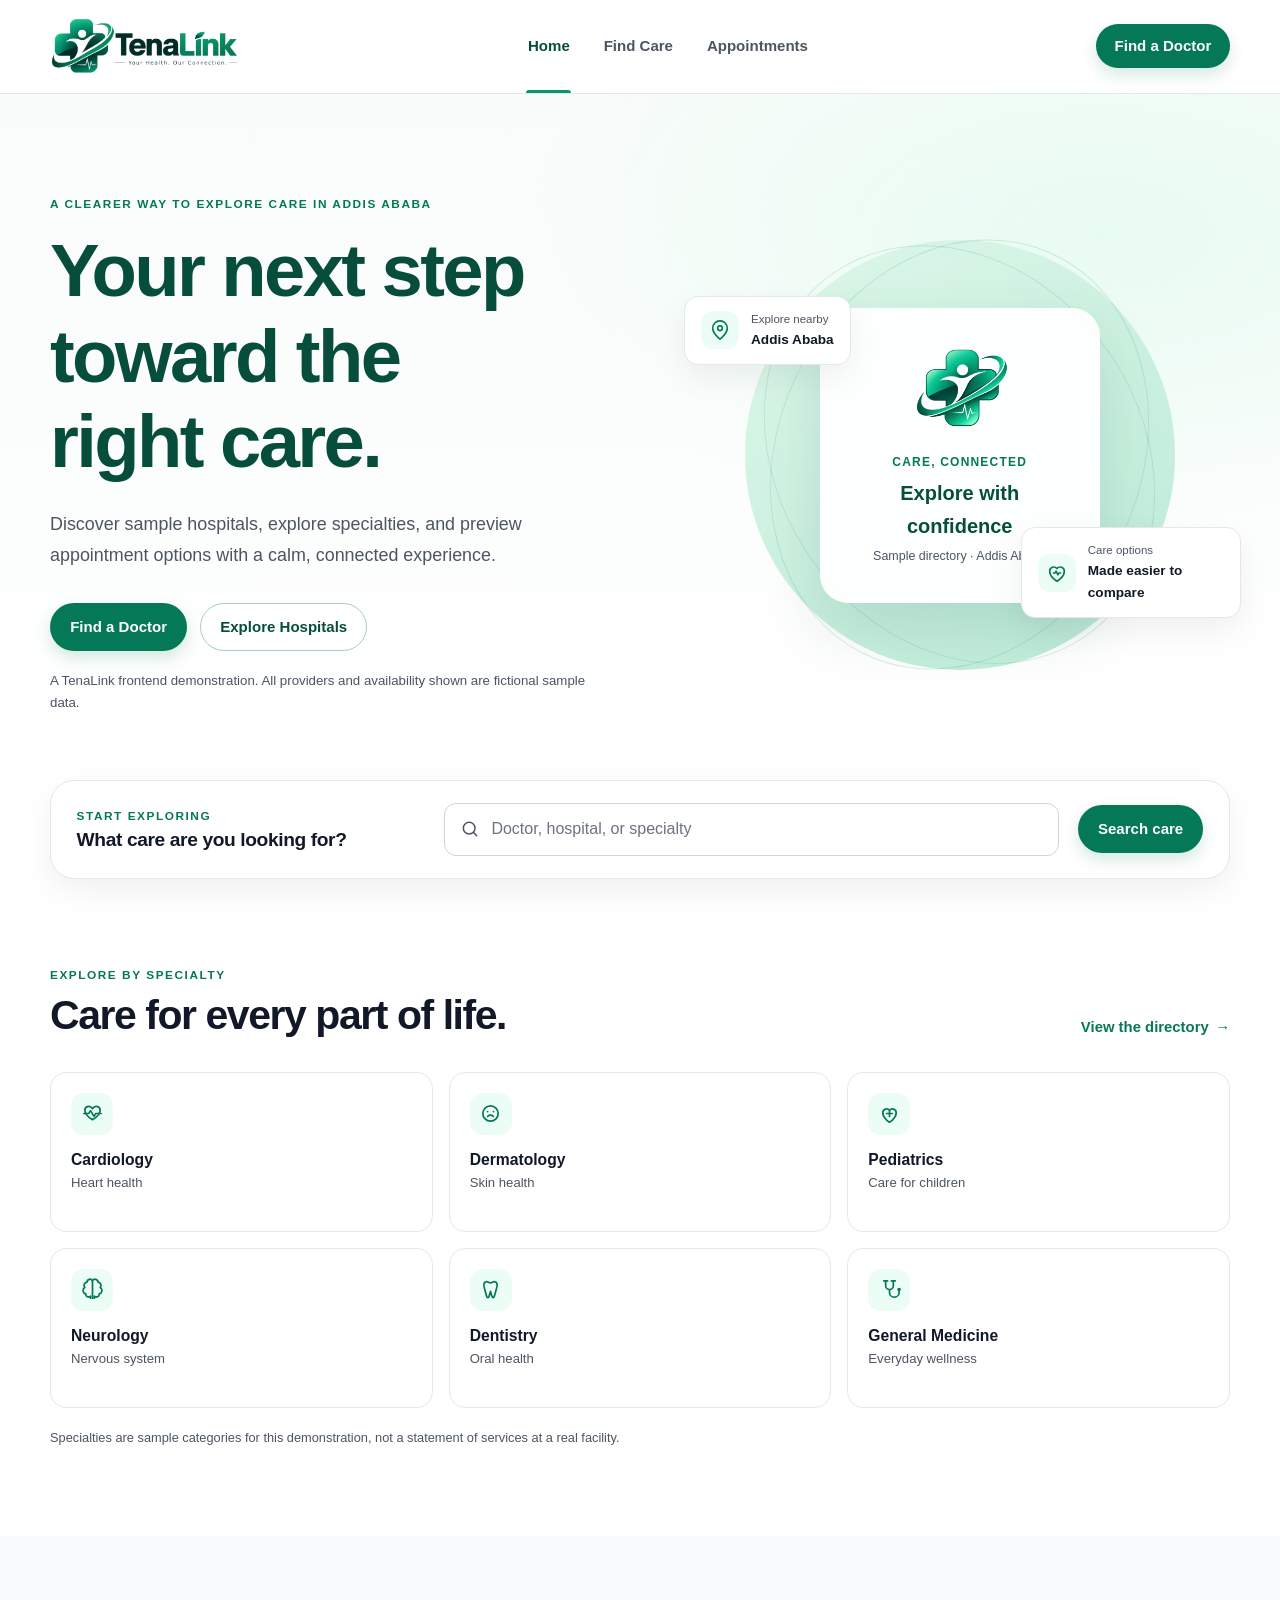
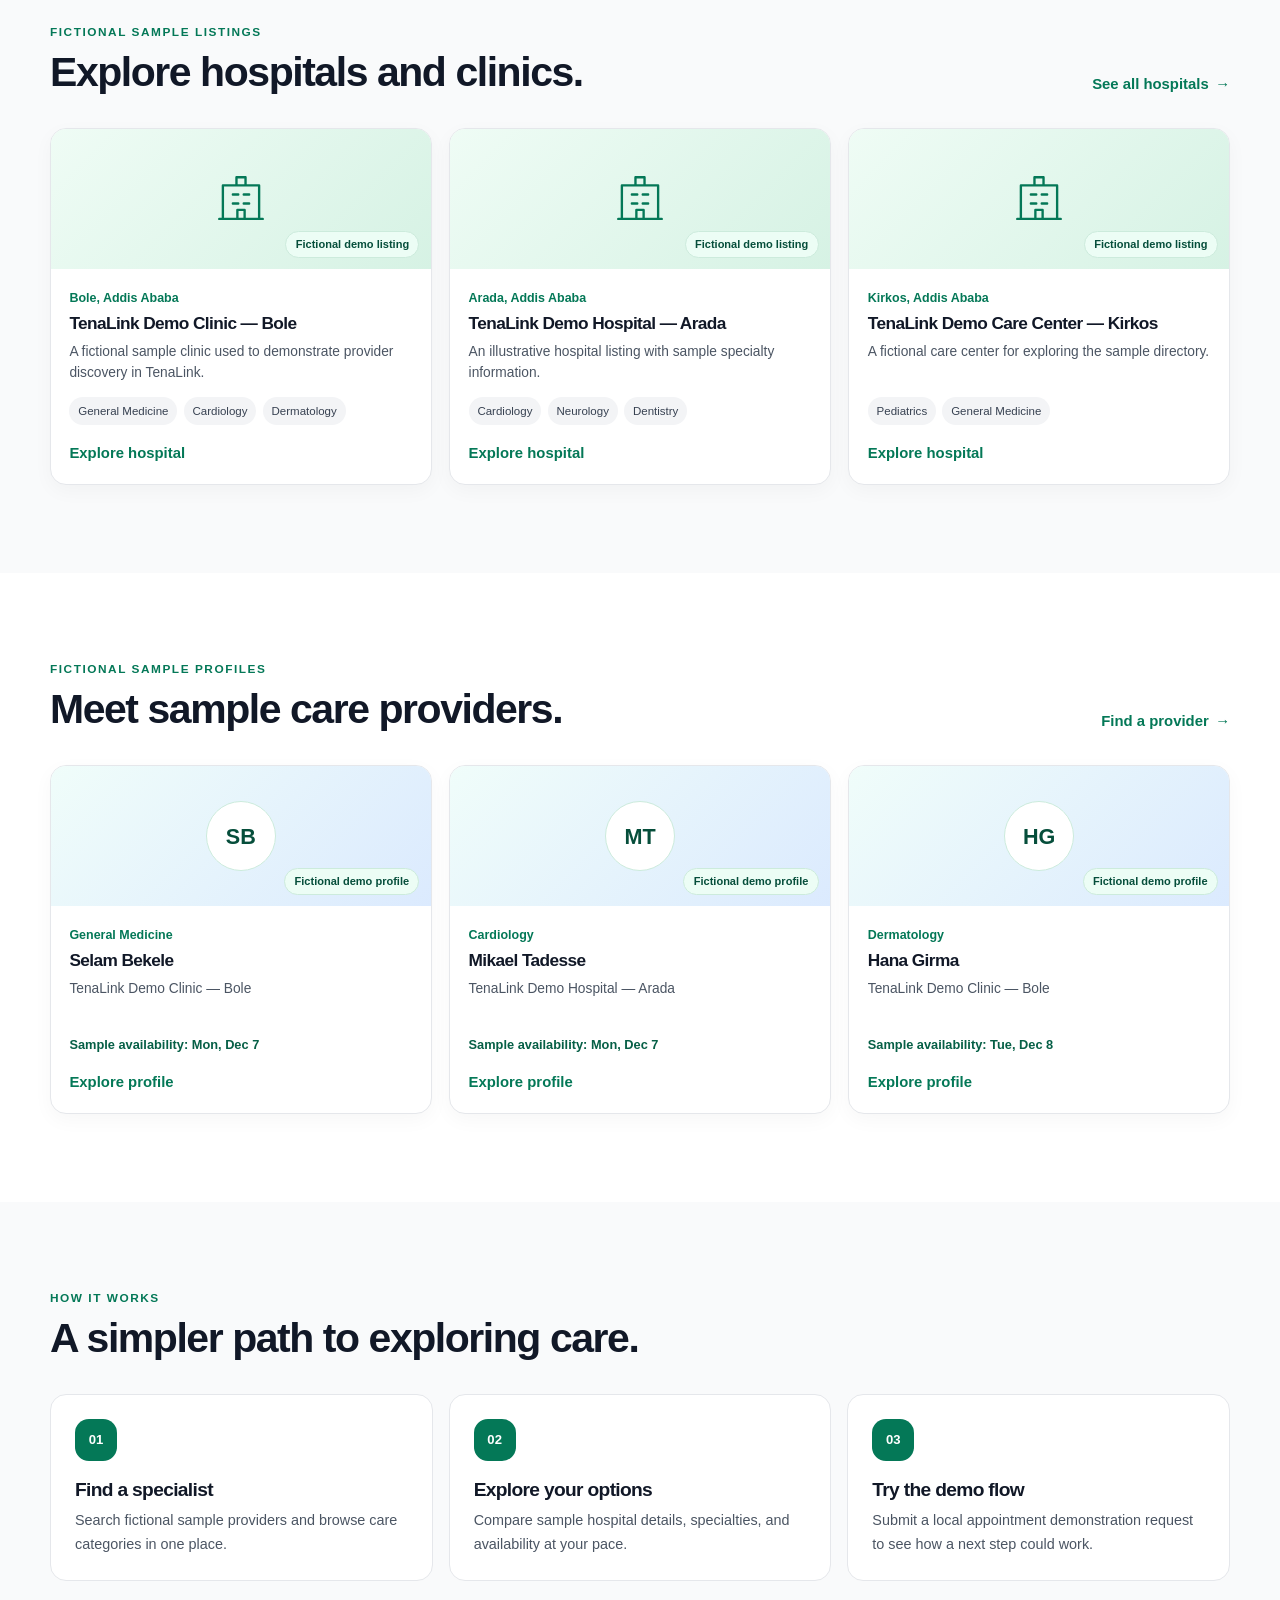
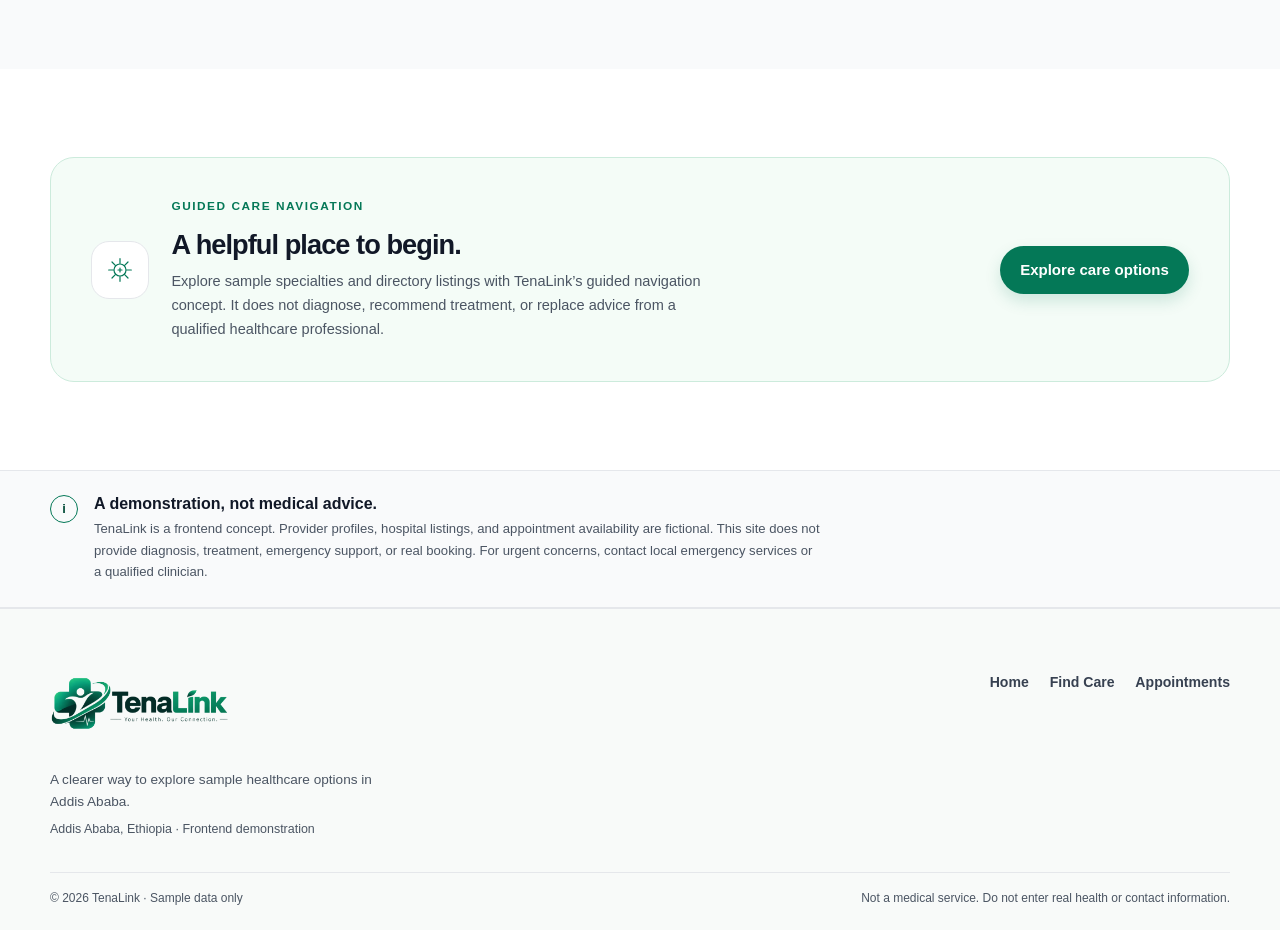
==== commit 29fa1803: "Complete Week 2 frontend and documentation" ====
--- a/index.html
+++ b/index.html
@@ -1,205 +1,175 @@
-<!DOCTYPE html>
-<html lang="en">
-  <head>
-    <meta charset="UTF-8" />
-    <meta name="viewport" content="width=device-width, initial-scale=1.0" />
-    <meta name="description" content="TenaLink helps patients discover trusted care and manage appointments with confidence." />
-    <title>TenaLink | Home</title>
-    <link rel="icon" type="image/png" href="assets/TenaLink.png" />
-    <link rel="stylesheet" href="css/styles.css" />
-  </head>
-  <body>
-    <a class="skip-link" href="#main-content">Skip to content</a>
-
-    <header class="site-header">
-      <div class="container header-inner">
-        <a href="index.html" aria-label="TenaLink home" class="brand">
-          <img src="assets/TenaLink.png" alt="" class="brand-mark" />
-          <span>TenaLink</span>
-        </a>
-
-        <button class="nav-toggle" type="button" aria-expanded="false" aria-controls="primary-nav" aria-label="Open menu">
-          <span></span>
-          <span></span>
-          <span></span>
-        </button>
-
-        <nav id="primary-nav" class="main-nav" aria-label="Primary navigation">
-          <a href="index.html" class="active">Home</a>
-          <a href="find-care.html">Find Care</a>
-          <a href="appointments.html">Appointments</a>
-        </nav>
-
-        <a href="find-care.html" class="nav-cta">Book a visit</a>
-      </div>
-    </header>
-
-    <main id="main-content">
-      <section class="hero" aria-labelledby="hero-title">
-        <div class="container hero-grid">
-          <div>
-            <span class="eyebrow">Patient-first care</span>
-            <h1 id="hero-title">Find care that fits your life.</h1>
-            <p class="lead">
-              Discover trusted healthcare providers, compare specialties, and stay organized with a clearer,
-              more confident care journey.
-            </p>
-
-            <div class="hero-actions">
-              <a href="find-care.html" class="button primary">Find a doctor</a>
-              <a href="appointments.html" class="button secondary">View appointments</a>
-            </div>
-          </div>
-
-          <aside class="hero-panel" aria-label="Featured care provider">
-            <div class="doctor-card">
-              <div class="doctor-figure">
-                <div class="profile" aria-hidden="true">DR</div>
-              </div>
-              <h2>Dr. Amara Brooks</h2>
-              <p>Primary Care · Family Medicine</p>
-              <div class="meta-row">
-                <span>⭐ 4.9 rating</span>
-                <span>•</span>
-                <span>Next opening today</span>
-              </div>
-              <div class="stat-strip" aria-label="healthcare stats">
-                <div class="stat-item">
-                  <strong>3,200+</strong>
-                  <span>patients cared for</span>
-                </div>
-                <div class="stat-item">
-                  <strong>12 min</strong>
-                  <span>average wait</span>
-                </div>
-                <div class="stat-item">
-                  <strong>98%</strong>
-                  <span>satisfaction</span>
-                </div>
-              </div>
-            </div>
-          </aside>
-        </div>
-      </section>
-
-      <section class="content-section" aria-labelledby="services-title">
-        <div class="container">
-          <div class="section-heading">
-            <span class="eyebrow">Care pathways</span>
-            <h2 id="services-title">Simple ways to get help.</h2>
-            <p>From preventive visits to same-day support, TenaLink gives patients a clearer path to the right care.</p>
-          </div>
-
-          <div class="card-grid">
-            <article class="info-card">
-              <div class="icon" aria-hidden="true">✚</div>
-              <h3>Primary care</h3>
-              <p>Build a lasting care plan with providers who understand your health history and goals.</p>
-            </article>
-
-            <article class="info-card">
-              <div class="icon" aria-hidden="true">🩺</div>
-              <h3>Specialists</h3>
-              <p>Explore cardiology, dermatology, pediatrics, and other experts in one place.</p>
-            </article>
-
-            <article class="info-card">
-              <div class="icon" aria-hidden="true">🕒</div>
-              <h3>Same-day visits</h3>
-              <p>Find clinics with urgent availability and fast access when symptoms need attention now.</p>
-            </article>
-          </div>
-        </div>
-      </section>
-
-      <section class="content-section" aria-labelledby="journey-title">
-        <div class="container">
-          <div class="section-heading">
-            <span class="eyebrow">How it works</span>
-            <h2 id="journey-title">From search to care in three steps.</h2>
-          </div>
-
-          <div class="steps">
-            <article class="step">
-              <div class="step-number" aria-hidden="true">1</div>
-              <h3>Search</h3>
-              <p>Browse by care need, provider type, location, and availability.</p>
-            </article>
-            <article class="step">
-              <div class="step-number" aria-hidden="true">2</div>
-              <h3>Compare</h3>
-              <p>Review profiles, patient experiences, and key clinic details before choosing.</p>
-            </article>
-            <article class="step">
-              <div class="step-number" aria-hidden="true">3</div>
-              <h3>Book</h3>
-              <p>Move quickly from decision to a confirmed appointment that fits your routine.</p>
-            </article>
-          </div>
-        </div>
-      </section>
-
-      <section class="content-section" aria-labelledby="why-title">
-        <div class="container">
-          <div class="section-heading">
-            <span class="eyebrow">Why patients choose us</span>
-            <h2 id="why-title">Built around clarity, trust, and convenience.</h2>
-          </div>
-
-          <div class="card-grid">
-            <article class="info-card">
-              <div class="icon" aria-hidden="true">✓</div>
-              <h3>Verified care</h3>
-              <p>See clinic credentials, specialties, and patient confidence indicators before booking.</p>
-            </article>
-            <article class="info-card">
-              <div class="icon" aria-hidden="true">📍</div>
-              <h3>Local access</h3>
-              <p>Find care near home, work, or school with a location-first search experience.</p>
-            </article>
-            <article class="info-card">
-              <div class="icon" aria-hidden="true">🔒</div>
-              <h3>Confidence-first</h3>
-              <p>Stay informed with clear steps, supportive guidance, and simplified scheduling options.</p>
-            </article>
-          </div>
-        </div>
-      </section>
-
-      <section class="content-section" aria-labelledby="cta-title">
-        <div class="container">
-          <div class="cta-banner">
-            <div>
-              <span class="eyebrow" style="background: rgba(255,255,255,0.15); color: white;">Ready when you are</span>
-              <h2 id="cta-title" style="margin-top: 0.7rem; margin-bottom: 0;">Start your care journey today.</h2>
-            </div>
-            <a href="find-care.html" class="button secondary">Explore care options</a>
-          </div>
-        </div>
-      </section>
-    </main>
-
-    <footer class="site-footer">
-      <div class="container footer-inner">
-        <div>
-          <a href="index.html" class="brand" aria-label="TenaLink home">
-            <img src="assets/TenaLink.png" alt="" class="brand-mark" />
-            <span>TenaLink</span>
-          </a>
-          <p>Healthcare discovery made clearer and more human.</p>
-        </div>
-
-        <nav aria-label="Footer navigation" class="footer-links">
-          <a href="index.html">Home</a>
-          <a href="find-care.html">Find Care</a>
-          <a href="appointments.html">Appointments</a>
-        </nav>
-      </div>
-
-      <div class="container footer-meta">
-        <p>© 2026 TenaLink. Designed for week-one prototype exploration.</p>
-      </div>
-    </footer>
-    <script src="js/navigation.js" defer></script>
-  </body>
-</html>
+<!DOCTYPE html>
+<html lang="en">
+  <head>
+    <meta charset="UTF-8" />
+    <meta name="viewport" content="width=device-width, initial-scale=1.0" />
+    <meta name="description" content="Explore fictional sample healthcare providers and appointment options in Addis Ababa with the TenaLink demonstration directory." />
+    <title>TenaLink | Your Health. Our Connection.</title>
+    <link rel="icon" type="image/png" href="assets/TenaLink.png" />
+    <link rel="stylesheet" href="css/styles.css" />
+    <script src="js/site-data.js" defer></script>
+    <script src="js/navigation.js" defer></script>
+    <script src="js/site.js" defer></script>
+  </head>
+  <body>
+    <a class="skip-link" href="#main-content">Skip to content</a>
+    <header class="site-header">
+      <div class="container header-inner">
+        <a href="index.html" class="brand" aria-label="TenaLink home">
+          <img src="assets/TenaLink-full-logo.png" alt="TenaLink — Your Health. Our Connection." class="brand-logo" />
+        </a>
+        <button class="nav-toggle" type="button" aria-expanded="false" aria-controls="primary-nav" aria-label="Open navigation menu">
+          <span></span><span></span><span></span>
+        </button>
+        <nav id="primary-nav" class="main-nav" aria-label="Primary navigation">
+          <a href="index.html" class="active" aria-current="page">Home</a>
+          <a href="find-care.html">Find Care</a>
+          <a href="appointments.html">Appointments</a>
+        </nav>
+        <a href="find-care.html" class="button button-primary nav-cta">Find a Doctor</a>
+      </div>
+    </header>
+
+    <main id="main-content">
+      <section class="hero hero-home" aria-labelledby="hero-title">
+        <div class="container hero-grid">
+          <div class="hero-copy">
+            <p class="eyebrow">A clearer way to explore care in Addis Ababa</p>
+            <h1 id="hero-title">Your next step toward the right care.</h1>
+            <p class="lead">Discover sample hospitals, explore specialties, and preview appointment options with a calm, connected experience.</p>
+            <div class="hero-actions">
+              <a href="find-care.html" class="button button-primary">Find a Doctor</a>
+              <a href="find-care.html?type=hospital" class="button button-outline">Explore Hospitals</a>
+            </div>
+            <p class="hero-note">A TenaLink frontend demonstration. All providers and availability shown are fictional sample data.</p>
+          </div>
+          <div class="hero-visual" role="img" aria-label="TenaLink care directory illustration with sample locations and appointment options">
+            <div class="hero-orbit hero-orbit-one"></div>
+            <div class="hero-orbit hero-orbit-two"></div>
+            <div class="hero-center-card">
+              <img src="assets/TenaLink.png" alt="" class="hero-mark" />
+              <span class="hero-center-label">Care, connected</span>
+              <strong>Explore with confidence</strong>
+              <span class="hero-center-caption">Sample directory · Addis Ababa</span>
+            </div>
+            <div class="hero-float-card hero-float-location">
+              <span class="mini-icon" aria-hidden="true">
+                <svg viewBox="0 0 24 24"><path d="M20 10c0 5-8 12-8 12S4 15 4 10a8 8 0 1 1 16 0Z"/><circle cx="12" cy="10" r="2.5"/></svg>
+              </span>
+              <span><small>Explore nearby</small><strong>Addis Ababa</strong></span>
+            </div>
+            <div class="hero-float-card hero-float-care">
+              <span class="mini-icon" aria-hidden="true">
+                <svg viewBox="0 0 24 24"><path d="M12 21s-8-4.5-8-11a4.5 4.5 0 0 1 8-2.8A4.5 4.5 0 0 1 20 10c0 6.5-8 11-8 11Z"/><path d="M8 12h2l1-2 2 4 1-2h2"/></svg>
+              </span>
+              <span><small>Care options</small><strong>Made easier to compare</strong></span>
+            </div>
+          </div>
+        </div>
+      </section>
+
+      <section class="search-section" aria-labelledby="search-title">
+        <div class="container">
+          <form id="home-search-form" class="search-panel" action="find-care.html" method="get">
+            <div class="search-copy">
+              <p class="eyebrow">Start exploring</p>
+              <h2 id="search-title">What care are you looking for?</h2>
+            </div>
+            <label class="search-field">
+              <span class="sr-only">Search doctor, hospital, or specialty</span>
+              <svg aria-hidden="true" viewBox="0 0 24 24"><circle cx="11" cy="11" r="7"/><path d="m20 20-4-4"/></svg>
+              <input id="home-search" type="search" name="q" placeholder="Doctor, hospital, or specialty" />
+            </label>
+            <button type="submit" class="button button-primary">Search care</button>
+          </form>
+        </div>
+      </section>
+
+      <section class="content-section" aria-labelledby="specialties-title">
+        <div class="container">
+          <div class="section-heading">
+            <div>
+              <p class="eyebrow">Explore by specialty</p>
+              <h2 id="specialties-title">Care for every part of life.</h2>
+            </div>
+            <a href="find-care.html" class="text-link">View the directory <span aria-hidden="true">→</span></a>
+          </div>
+          <div class="specialty-grid">
+            <a class="specialty-card" href="find-care.html?specialty=Cardiology"><span class="specialty-icon" aria-hidden="true"><svg viewBox="0 0 24 24"><path d="M20 8.5c0 5-8 10-8 10s-8-5-8-10a4 4 0 0 1 7-2.6L12 7l1-1.1a4 4 0 0 1 7 2.6Z"/><path d="M3 12h5l2-3 3.5 6 2-3H21"/></svg></span><strong>Cardiology</strong><span>Heart health</span></a>
+            <a class="specialty-card" href="find-care.html?specialty=Dermatology"><span class="specialty-icon" aria-hidden="true"><svg viewBox="0 0 24 24"><circle cx="12" cy="12" r="8"/><path d="M9 10h.01M15 10h.01M9 15c1.8-1.5 4.2-1.5 6 0"/></svg></span><strong>Dermatology</strong><span>Skin health</span></a>
+            <a class="specialty-card" href="find-care.html?specialty=Pediatrics"><span class="specialty-icon" aria-hidden="true"><svg viewBox="0 0 24 24"><path d="M12 21s-7-3.8-7-10a4 4 0 0 1 7-2.4A4 4 0 0 1 19 11c0 6.2-7 10-7 10Z"/><path d="M9 12h6M12 9v6"/></svg></span><strong>Pediatrics</strong><span>Care for children</span></a>
+            <a class="specialty-card" href="find-care.html?specialty=Neurology"><span class="specialty-icon" aria-hidden="true"><svg viewBox="0 0 24 24"><path d="M12 3a3 3 0 0 0-5.7 1.3A3.5 3.5 0 0 0 4 10a3.5 3.5 0 0 0 1 6.5A3 3 0 0 0 10 19v2"/><path d="M12 3a3 3 0 0 1 5.7 1.3A3.5 3.5 0 0 1 20 10a3.5 3.5 0 0 1-1 6.5A3 3 0 0 1 14 19v2M12 3v18"/></svg></span><strong>Neurology</strong><span>Nervous system</span></a>
+            <a class="specialty-card" href="find-care.html?specialty=Dentistry"><span class="specialty-icon" aria-hidden="true"><svg viewBox="0 0 24 24"><path d="M7 4c2-1 3 1 5 1s3-2 5-1c3 1 2 5 1 8l-2 7c-.5 2-2 2-2.5 0L12 14l-1.5 5c-.5 2-2 2-2.5 0l-2-7C5 9 4 5 7 4Z"/></svg></span><strong>Dentistry</strong><span>Oral health</span></a>
+            <a class="specialty-card" href="find-care.html?specialty=General%20Medicine"><span class="specialty-icon" aria-hidden="true"><svg viewBox="0 0 24 24"><path d="M8 3v5a4 4 0 0 0 8 0V3M6 3h4M14 3h4M12 12v3a5 5 0 0 0 10 0v-1"/><circle cx="22" cy="12" r="1"/></svg></span><strong>General Medicine</strong><span>Everyday wellness</span></a>
+          </div>
+          <p class="section-disclaimer">Specialties are sample categories for this demonstration, not a statement of services at a real facility.</p>
+        </div>
+      </section>
+
+      <section id="hospitals" class="content-section section-soft" aria-labelledby="hospitals-title">
+        <div class="container">
+          <div class="section-heading">
+            <div><p class="eyebrow">Fictional sample listings</p><h2 id="hospitals-title">Explore hospitals and clinics.</h2></div>
+            <a href="find-care.html?type=hospital" class="text-link">See all hospitals <span aria-hidden="true">→</span></a>
+          </div>
+          <div class="directory-preview-grid" data-featured-hospitals></div>
+        </div>
+      </section>
+
+      <section class="content-section" aria-labelledby="doctors-title">
+        <div class="container">
+          <div class="section-heading">
+            <div><p class="eyebrow">Fictional sample profiles</p><h2 id="doctors-title">Meet sample care providers.</h2></div>
+            <a href="find-care.html?type=doctor" class="text-link">Find a provider <span aria-hidden="true">→</span></a>
+          </div>
+          <div class="directory-preview-grid doctor-preview-grid" data-featured-doctors></div>
+        </div>
+      </section>
+
+      <section class="content-section section-soft" aria-labelledby="steps-title">
+        <div class="container">
+          <div class="section-heading"><div><p class="eyebrow">How it works</p><h2 id="steps-title">A simpler path to exploring care.</h2></div></div>
+          <ol class="steps-grid">
+            <li class="step-card"><span class="step-number">01</span><h3>Find a specialist</h3><p>Search fictional sample providers and browse care categories in one place.</p></li>
+            <li class="step-card"><span class="step-number">02</span><h3>Explore your options</h3><p>Compare sample hospital details, specialties, and availability at your pace.</p></li>
+            <li class="step-card"><span class="step-number">03</span><h3>Try the demo flow</h3><p>Submit a local appointment demonstration request to see how a next step could work.</p></li>
+          </ol>
+        </div>
+      </section>
+
+      <section class="content-section" aria-labelledby="assistant-title">
+        <div class="container">
+          <div class="assistant-panel">
+            <div class="assistant-symbol" aria-hidden="true">
+              <svg viewBox="0 0 48 48"><path d="M24 7v7M24 34v7M7 24h7m20 0h7M12 12l5 5m14 14 5 5m0-24-5 5m-14 14-5 5"/><circle cx="24" cy="24" r="9"/><path d="M21 24h6m-3-3v6"/></svg>
+            </div>
+            <div><p class="eyebrow">Guided care navigation</p><h2 id="assistant-title">A helpful place to begin.</h2><p>Explore sample specialties and directory listings with TenaLink’s guided navigation concept. It does not diagnose, recommend treatment, or replace advice from a qualified healthcare professional.</p></div>
+            <a href="find-care.html" class="button button-primary">Explore care options</a>
+          </div>
+        </div>
+      </section>
+
+      <section class="safety-note" aria-labelledby="safety-title">
+        <div class="container safety-inner">
+          <span class="safety-icon" aria-hidden="true">i</span>
+          <div><h2 id="safety-title">A demonstration, not medical advice.</h2><p>TenaLink is a frontend concept. Provider profiles, hospital listings, and appointment availability are fictional. This site does not provide diagnosis, treatment, emergency support, or real booking. For urgent concerns, contact local emergency services or a qualified clinician.</p></div>
+        </div>
+      </section>
+      <noscript><p class="container noscript-note">Enable JavaScript to view the sample directory cards and appointment demonstration.</p></noscript>
+    </main>
+
+    <footer class="site-footer">
+      <div class="container footer-main">
+        <div class="footer-brand">
+          <a href="index.html" class="brand" aria-label="TenaLink home"><img src="assets/TenaLink-full-logo.png" alt="TenaLink — Your Health. Our Connection." class="brand-logo" /></a>
+          <p>A clearer way to explore sample healthcare options in Addis Ababa.</p>
+          <p class="footer-location">Addis Ababa, Ethiopia · Frontend demonstration</p>
+        </div>
+        <nav class="footer-links" aria-label="Footer navigation">
+          <a href="index.html">Home</a><a href="find-care.html">Find Care</a><a href="appointments.html">Appointments</a>
+        </nav>
+      </div>
+      <div class="container footer-bottom"><p>© 2026 TenaLink · Sample data only</p><p>Not a medical service. Do not enter real health or contact information.</p></div>
+    </footer>
+  </body>
+</html>
--- a/css/styles.css
+++ b/css/styles.css
@@ -1,748 +1,326 @@
-:root {
-  --navy-900: #051d2d;
-  --navy-800: #0a2336;
-  --navy-700: #102f4a;
-  --green-100: #d9f7ee;
-  --green-200: #bbf0df;
-  --green-300: #8fe7cf;
-  --green-400: #5fd9b4;
-  --green-500: #49c7a5;
-  --green-600: #2fae8d;
-  --green-700: #1e8f78;
-  --slate-50: #f5f7f8;
-  --slate-100: #eef2f4;
-  --slate-700: #4d5d68;
-  --slate-900: #0f172a;
-  --white: #ffffff;
-  --shadow: 0 18px 30px rgba(5, 29, 45, 0.12);
-  --radius-lg: 22px;
-  --radius-md: 16px;
-  --radius-sm: 12px;
-  --container: 1200px;
-}
-
-* { box-sizing: border-box; }
-
-html { scroll-behavior: smooth; }
-
-body {
-  margin: 0;
-  font-family: "Segoe UI", "Inter", sans-serif;
-  background: #f2f3f5;
-  color: var(--slate-900);
-  line-height: 1.6;
-}
-
-a { color: inherit; text-decoration: none; }
-
-img { max-width: 100%; display: block; }
-
-.container {
-  width: min(var(--container), calc(100% - 2rem));
-  margin-inline: auto;
-}
-
-.skip-link {
-  position: absolute;
-  left: -999px;
-  top: 0;
-}
-
-.skip-link:focus {
-  left: 1rem;
-  top: 1rem;
-  background: var(--green-600);
-  color: var(--white);
-  padding: 0.75rem 1rem;
-  z-index: 100;
-}
-
-.site-header {
-  position: sticky;
-  top: 0;
-  z-index: 20;
-  background: linear-gradient(180deg, rgba(255,255,255,0.98), rgba(223, 245, 236, 0.96));
-  border-bottom: 1px solid rgba(31, 143, 120, 0.22);
-}
-
-.header-inner {
-  display: flex;
-  align-items: center;
-  justify-content: space-between;
-  min-height: 82px;
-  gap: 1rem;
-  padding: 0 0.1rem;
-}
-
-.brand {
-  display: inline-flex;
-  align-items: center;
-  gap: 0.75rem;
-  font-weight: 700;
-  font-size: clamp(1.3rem, 1.8vw, 1.6rem);
-  color: var(--navy-900);
-  letter-spacing: -0.05em;
-}
-
-.brand-mark {
-  width: 44px;
-  height: 44px;
-  object-fit: contain;
-}
-
-.nav-toggle {
-  display: none;
-  width: 44px;
-  height: 44px;
-  border: 1px solid rgba(17, 24, 39, 0.12);
-  border-radius: 12px;
-  background: rgba(255,255,255,0.9);
-  cursor: pointer;
-  position: relative;
-}
-
-.nav-toggle span {
-  position: absolute;
-  left: 50%;
-  width: 18px;
-  height: 2px;
-  background: var(--navy-900);
-  border-radius: 2px;
-  transform: translateX(-50%);
-}
-
-.nav-toggle span:nth-child(1) { top: 15px; }
-.nav-toggle span:nth-child(2) { top: 21px; }
-.nav-toggle span:nth-child(3) { top: 27px; }
-
-.main-nav {
-  display: flex;
-  align-items: center;
-  gap: 1.8rem;
-  font-weight: 500;
-  color: rgba(17, 24, 39, 0.82);
-  font-size: 1.03rem;
-}
-
-.main-nav a {
-  position: relative;
-  padding: 0.45rem 0;
-  color: rgba(17, 24, 39, 0.8);
-  letter-spacing: -0.02em;
-}
-
-.main-nav a::after {
-  content: "";
-  position: absolute;
-  left: 0;
-  bottom: -8px;
-  width: 100%;
-  height: 2px;
-  background: var(--green-500);
-  transform: scaleX(0);
-  transition: transform 0.2s ease;
-}
-
-.main-nav a:hover,
-.main-nav a:focus-visible,
-.main-nav a.active {
-  color: var(--navy-900);
-}
-
-.main-nav a:hover::after,
-.main-nav a:focus-visible::after,
-.main-nav a.active::after {
-  transform: scaleX(1);
-}
-
-.nav-cta {
-  display: inline-block;
-  background: linear-gradient(180deg, rgba(96, 216, 182, 1), rgba(58, 185, 151, 1));
-  color: var(--navy-900);
-  padding: 0.85rem 1.5rem;
-  border-radius: 999px;
-  font-weight: 700;
-  box-shadow: 0 10px 20px rgba(73, 199, 165, 0.26);
-  min-width: 150px;
-  text-align: center;
-}
-
-.site-footer .brand {
-  font-size: 1.35rem;
-}
-
-.hero {
-  background: #f2f3f5;
-  padding: 4rem 0 3.5rem;
-}
-
-.hero-grid {
-  display: grid;
-  grid-template-columns: 1.2fr 0.8fr;
-  gap: 2.5rem;
-  align-items: center;
-}
-
-.hero-grid > * {
-  min-width: 0;
-}
-
-.eyebrow {
-  display: inline-block;
-  background: rgba(73, 199, 165, 0.15);
-  color: var(--navy-900);
-  border: 1px solid rgba(31, 143, 120, 0.2);
-  border-radius: 999px;
-  padding: 0.45rem 0.9rem;
-  font-weight: 700;
-  letter-spacing: 0.04em;
-  text-transform: uppercase;
-  font-size: 0.72rem;
-}
-
-h1, h2, h3 {
-  margin-top: 0;
-  line-height: 1.1;
-  letter-spacing: -0.04em;
-}
-
-h1 {
-  font-size: clamp(2.75rem, 5.2vw, 6rem);
-  margin: 1.15rem 0 1rem;
-  color: #111827;
-  line-height: 0.96;
-  letter-spacing: -0.07em;
-}
-
-.lead {
-  font-size: 1.12rem;
-  color: rgba(17, 24, 39, 0.8);
-  max-width: 60ch;
-}
-
-.hero-actions {
-  display: flex;
-  gap: 1rem;
-  flex-wrap: wrap;
-  margin-top: 2rem;
-}
-
-.button {
-  display: inline-flex;
-  align-items: center;
-  justify-content: center;
-  min-height: 58px;
-  padding: 0.9rem 1.5rem;
-  border-radius: 999px;
-  font-weight: 700;
-  border: 1px solid transparent;
-  transition: transform 0.2s ease, box-shadow 0.2s ease;
-  font-size: 1.08rem;
-}
-
-.button:hover,
-.button:focus-visible {
-  transform: translateY(-1px);
-}
-
-.button.primary {
-  background: linear-gradient(180deg, rgba(96, 216, 182, 1), rgba(58, 185, 151, 1));
-  color: var(--navy-900);
-  box-shadow: 0 12px 18px rgba(73, 199, 165, 0.2);
-}
-
-.button.secondary {
-  border-color: rgba(17, 24, 39, 0.2);
-  background: rgba(255,255,255,0.7);
-  color: var(--slate-900);
-}
-
-.hero-panel {
-  background: rgba(255,255,255,0.7);
-  border-radius: 26px;
-  box-shadow: var(--shadow);
-  padding: 1.3rem;
-  border: 1px solid rgba(17,24,39,0.05);
-  max-width: 560px;
-  margin-left: auto;
-}
-
-.doctor-card {
-  background: linear-gradient(180deg, rgba(73, 199, 165, 0.18) 0%, rgba(255,255,255,0.8) 100%);
-  border-radius: 24px;
-  padding: 1.5rem 1.5rem 1.35rem;
-  border: 1px solid rgba(73, 199, 165, 0.15);
-}
-
-.doctor-figure {
-  display: flex;
-  justify-content: center;
-  margin-bottom: 1rem;
-}
-
-.doctor-figure .profile {
-  width: 92px;
-  height: 92px;
-  border-radius: 50%;
-  background: linear-gradient(135deg, rgba(73, 199, 165, 0.9), rgba(31, 143, 120, 1));
-  display: grid;
-  place-items: center;
-  font-size: 2rem;
-  color: var(--white);
-  font-weight: 700;
-}
-
-.stat-strip {
-  display: grid;
-  grid-template-columns: repeat(3, minmax(0, 1fr));
-  gap: 1rem;
-  margin-top: 1.2rem;
-}
-
-.stat-item {
-  min-width: 0;
-  background: rgba(255,255,255,0.75);
-  border-radius: var(--radius-md);
-  padding: 0.9rem 0.75rem;
-  text-align: center;
-}
-
-.stat-item strong {
-  display: block;
-  font-size: clamp(1.4rem, 2.2vw, 2rem);
-  color: var(--navy-900);
-  letter-spacing: -0.05em;
-}
-
-.stat-item span {
-  display: block;
-  font-size: 0.9rem;
-  line-height: 1.35;
-}
-
-.content-section {
-  padding: 5rem 0;
-}
-
-.section-heading {
-  max-width: 680px;
-  margin-bottom: 2rem;
-}
-
-.section-heading p {
-  color: var(--slate-700);
-}
-
-.card-grid {
-  display: grid;
-  grid-template-columns: repeat(3, minmax(0, 1fr));
-  gap: 1.5rem;
-}
-
-.info-card,
-.provider-card,
-.appointment-card,
-.support-card {
-  background: rgba(255,255,255,0.72);
-  border: 1px solid rgba(17,24,39,0.08);
-  border-radius: var(--radius-lg);
-  padding: 1.6rem;
-  box-shadow: 0 10px 20px rgba(17,24,39,0.03);
-}
-
-.info-card .icon,
-.support-card .icon {
-  width: 54px;
-  height: 54px;
-  border-radius: 14px;
-  display: grid;
-  place-items: center;
-  background: rgba(73, 199, 165, 0.12);
-  color: var(--green-700);
-  font-size: 1.6rem;
-  margin-bottom: 1rem;
-}
-
-.info-card h3,
-.provider-card h3,
-.appointment-card h3,
-.support-card h3 {
-  margin-bottom: 0.7rem;
-  font-size: 1.3rem;
-}
-
-.info-card p,
-.provider-card p,
-.appointment-card p,
-.support-card p,
-.site-footer p,
-.list,
-.benefit-list li {
-  color: var(--slate-700);
-}
-
-.steps {
-  display: grid;
-  grid-template-columns: repeat(3, minmax(0, 1fr));
-  gap: 1.5rem;
-}
-
-.step {
-  position: relative;
-  background: rgba(255,255,255,0.7);
-  border: 1px solid rgba(17,24,39,0.06);
-  border-radius: var(--radius-lg);
-  padding: 1.5rem;
-}
-
-.step-number {
-  width: 38px;
-  height: 38px;
-  border-radius: 50%;
-  background: var(--green-500);
-  color: var(--navy-900);
-  display: grid;
-  place-items: center;
-  font-weight: 700;
-  margin-bottom: 1rem;
-}
-
-.cta-banner {
-  background: linear-gradient(135deg, var(--green-500), var(--green-700));
-  padding: 2rem;
-  border-radius: 30px;
-  display: flex;
-  justify-content: space-between;
-  align-items: center;
-  gap: 1rem;
-  color: var(--white);
-  box-shadow: 0 18px 30px rgba(31, 143, 120, 0.22);
-}
-
-.cta-banner .button.secondary {
-  background: rgba(255,255,255,0.15);
-  color: var(--white);
-  border-color: rgba(255,255,255,0.3);
-}
-
-.page-hero {
-  background: #f2f3f5;
-  padding: 4rem 0 2.8rem;
-}
-
-.breadcrumbs {
-  display: flex;
-  align-items: center;
-  gap: 0.55rem;
-  font-size: 0.92rem;
-  color: var(--slate-700);
-  margin-bottom: 1rem;
-}
-
-.filter-bar {
-  display: flex;
-  gap: 1rem;
-  flex-wrap: wrap;
-  margin-bottom: 2rem;
-}
-
-.filter-pill,
-.chip {
-  background: rgba(255,255,255,0.7);
-  border: 1px solid rgba(15,23,42,0.08);
-  color: var(--slate-700);
-  border-radius: 999px;
-  padding: 0.7rem 1rem;
-  font-weight: 600;
-}
-
-.filter-pill.active,
-.chip.active {
-  background: rgba(73, 199, 165, 0.12);
-  color: var(--navy-900);
-  border-color: rgba(31, 143, 120, 0.2);
-}
-
-.provider-grid,
-.appointment-grid,
-.support-grid {
-  display: grid;
-  gap: 1.5rem;
-}
-
-.provider-grid {
-  grid-template-columns: repeat(2, minmax(0,1fr));
-}
-
-.appointment-grid {
-  grid-template-columns: repeat(2, minmax(0,1fr));
-}
-
-.support-grid {
-  grid-template-columns: repeat(3, minmax(0,1fr));
-}
-
-.meta-row {
-  display: flex;
-  gap: 1rem;
-  flex-wrap: wrap;
-  color: var(--slate-700);
-  font-size: 0.9rem;
-  margin-bottom: 0.8rem;
-}
-
-.price-tag {
-  display: inline-block;
-  background: rgba(73, 199, 165, 0.12);
-  color: var(--navy-900);
-  border-radius: 999px;
-  padding: 0.4rem 0.7rem;
-  font-weight: 700;
-}
-
-.site-footer {
-  background: linear-gradient(180deg, rgba(255,255,255,0.98), rgba(223, 245, 236, 0.96));
-  color: rgba(17, 24, 39, 0.8);
-  padding: 2.5rem 0 1.25rem;
-  border-top: 1px solid rgba(31, 143, 120, 0.22);
-  margin-top: 0;
-}
-
-.footer-inner {
-  display: flex;
-  justify-content: space-between;
-  align-items: center;
-  gap: 1.5rem;
-  flex-wrap: wrap;
-  margin-bottom: 1.5rem;
-}
-
-.footer-links {
-  display: flex;
-  gap: 1rem;
-  flex-wrap: wrap;
-  color: rgba(17, 24, 39, 0.82);
-}
-
-.footer-meta {
-  border-top: 1px solid rgba(17, 24, 39, 0.08);
-  padding-top: 1rem;
-}
-
-@media (max-width: 900px) {
-  .hero-grid { grid-template-columns: minmax(0, 1fr); }
-
-  .header-inner {
-    flex-wrap: wrap;
-    justify-content: space-between;
-    padding: 0.8rem 0;
-  }
-
-  .nav-toggle {
-    display: block;
-    margin-left: auto;
-  }
-
-  .main-nav {
-    display: none;
-    position: absolute;
-    top: 100%;
-    left: 0;
-    right: 0;
-    flex-direction: column;
-    align-items: stretch;
-    gap: 0;
-    padding: 0.5rem 1rem 1rem;
-    background: linear-gradient(180deg, rgba(255,255,255,0.99), rgba(223, 245, 236, 0.98));
-    border-bottom: 1px solid rgba(31, 143, 120, 0.22);
-    box-shadow: 0 14px 24px rgba(5, 29, 45, 0.1);
-  }
-
-  .main-nav.is-open {
-    display: flex;
-  }
-
-  .main-nav a {
-    padding: 0.8rem 0.5rem;
-  }
-
-  .main-nav a::after {
-    display: none;
-  }
-
-  .nav-cta {
-    min-width: 0;
-    padding: 0.7rem 0.9rem;
-    font-size: 0.85rem;
-  }
-
-  .cta-banner {
-    flex-direction: column;
-    align-items: flex-start;
-  }
-}
-
-@media (min-width: 640px) and (max-width: 900px) {
-  .card-grid,
-  .steps,
-  .support-grid {
-    grid-template-columns: repeat(2, minmax(0, 1fr));
-  }
-}
-
-@media (max-width: 639px) {
-  .container {
-    width: min(var(--container), calc(100% - 2rem));
-  }
-
-  .hero {
-    padding: 2.75rem 0 2.5rem;
-  }
-
-  .hero-grid {
-    gap: 1.75rem;
-  }
-
-  .hero h1,
-  .page-hero h1 {
-    font-size: clamp(2.5rem, 10vw, 3.35rem);
-    line-height: 1;
-    letter-spacing: -0.06em;
-    overflow-wrap: break-word;
-  }
-
-  .lead {
-    font-size: 1rem;
-  }
-
-  .hero-actions {
-    gap: 0.7rem;
-    margin-top: 1.4rem;
-  }
-
-  .hero-actions .button {
-    flex: 1 1 100%;
-  }
-
-  .button {
-    min-height: 52px;
-    font-size: 1rem;
-  }
-
-  .hero-panel {
-    width: 100%;
-    padding: 0.75rem;
-  }
-
-  .doctor-card {
-    padding: 1.2rem 0.9rem 1rem;
-  }
-
-  .doctor-card h2 {
-    font-size: 1.35rem;
-  }
-
-  .stat-strip {
-    grid-template-columns: repeat(3, minmax(0, 1fr));
-    gap: 0.45rem;
-  }
-
-  .stat-item {
-    padding: 0.7rem 0.25rem;
-    overflow-wrap: anywhere;
-  }
-
-  .stat-item strong {
-    font-size: clamp(1.05rem, 5vw, 1.35rem);
-    letter-spacing: -0.04em;
-    white-space: nowrap;
-  }
-
-  .stat-item span {
-    font-size: 0.72rem;
-  }
-
-  .content-section {
-    padding: 3.25rem 0;
-  }
-
-  .section-heading {
-    margin-bottom: 1.5rem;
-  }
-
-  .card-grid,
-  .steps,
-  .provider-grid,
-  .appointment-grid,
-  .support-grid {
-    grid-template-columns: minmax(0, 1fr);
-    gap: 1rem;
-  }
-
-  .info-card,
-  .provider-card,
-  .appointment-card,
-  .support-card,
-  .step {
-    padding: 1.2rem;
-  }
-
-  .page-hero {
-    padding: 2.5rem 0 1.75rem;
-  }
-
-  .filter-bar {
-    gap: 0.55rem;
-    margin-bottom: 1.25rem;
-  }
-
-  .filter-pill,
-  .chip {
-    padding: 0.6rem 0.8rem;
-    font-size: 0.86rem;
-  }
-
-  .meta-row {
-    gap: 0.5rem;
-  }
-
-  .cta-banner {
-    padding: 1.4rem;
-    border-radius: 22px;
-    width: 100%;
-  }
-
-  .cta-banner h2 {
-    font-size: 1.65rem;
-  }
-
-  .site-footer {
-    padding: 2rem 0 1rem;
-  }
-
-  .footer-inner {
-    align-items: flex-start;
-    gap: 1rem;
-  }
-
-  .footer-links {
-    gap: 0.75rem;
-  }
-}
-
-@media (max-width: 380px) {
-  .header-inner {
-    gap: 0.45rem;
-  }
-
-  .brand { gap: 0.5rem; }
-  .brand-mark { width: 38px; height: 38px; }
-
-  .nav-cta {
-    padding: 0.65rem 0.65rem;
-    font-size: 0.75rem;
-  }
-
-  .stat-strip { gap: 0.3rem; }
-  .stat-item span { font-size: 0.68rem; }
-}
+:root {
+  --color-primary: #047857;
+  --color-primary-dark: #064e3b;
+  --color-secondary: #059669;
+  --color-mint: #ecfdf5;
+  --color-page: #f9fafb;
+  --color-white: #ffffff;
+  --color-text: #111827;
+  --color-muted: #4b5563;
+  --color-border: #e5e7eb;
+  --color-error: #b91c1c;
+  --color-warning: #92400e;
+  --color-success: #065f46;
+  --shadow-card: 0 12px 32px rgba(17, 24, 39, 0.06);
+  --shadow-raised: 0 24px 60px rgba(6, 78, 59, 0.13);
+  --radius-sm: 10px;
+  --radius-md: 16px;
+  --radius-lg: 24px;
+  --radius-xl: 32px;
+  --container: 1180px;
+  --space-1: 0.25rem;
+  --space-2: 0.5rem;
+  --space-3: 0.75rem;
+  --space-4: 1rem;
+  --space-5: 1.25rem;
+  --space-6: 1.5rem;
+  --space-8: 2rem;
+  --space-10: 2.5rem;
+  --space-12: 3rem;
+  --space-16: 4rem;
+  --space-20: 5rem;
+}
+
+* { box-sizing: border-box; }
+
+html { scroll-behavior: smooth; }
+
+body {
+  margin: 0;
+  color: var(--color-text);
+  background: var(--color-white);
+  font-family: Inter, Manrope, "Segoe UI", sans-serif;
+  font-size: 1rem;
+  line-height: 1.65;
+  -webkit-font-smoothing: antialiased;
+}
+
+img, svg { display: block; max-width: 100%; }
+a { color: inherit; text-decoration: none; }
+button, input, select { font: inherit; }
+button, a, input, select { -webkit-tap-highlight-color: transparent; }
+[hidden] { display: none !important; }
+
+a:focus-visible, button:focus-visible, input:focus-visible, select:focus-visible, summary:focus-visible {
+  outline: 3px solid #0f766e;
+  outline-offset: 3px;
+}
+
+.container { width: min(var(--container), calc(100% - 3rem)); margin-inline: auto; }
+.sr-only { position: absolute; width: 1px; height: 1px; padding: 0; margin: -1px; overflow: hidden; clip: rect(0, 0, 0, 0); white-space: nowrap; border: 0; }
+.skip-link { position: fixed; z-index: 1000; top: 0.75rem; left: 0.75rem; padding: 0.7rem 1rem; color: var(--color-white); background: var(--color-primary-dark); border-radius: var(--radius-sm); transform: translateY(-160%); }
+.skip-link:focus { transform: translateY(0); }
+
+h1, h2, h3, p { margin-top: 0; }
+h1, h2, h3 { line-height: 1.15; letter-spacing: -0.035em; }
+h1 { max-width: 12ch; margin-bottom: var(--space-6); font-size: clamp(2.7rem, 5.8vw, 5rem); font-weight: 700; }
+h2 { margin-bottom: var(--space-4); font-size: clamp(1.75rem, 3.2vw, 2.65rem); font-weight: 650; }
+h3 { margin-bottom: var(--space-2); font-size: 1.2rem; font-weight: 650; }
+p { color: var(--color-muted); }
+
+.site-header { position: sticky; z-index: 50; top: 0; background: rgba(255,255,255,0.96); border-bottom: 1px solid var(--color-border); backdrop-filter: blur(14px); }
+.header-inner { display: grid; grid-template-columns: auto 1fr auto; align-items: center; min-height: 82px; gap: var(--space-8); }
+.brand { display: inline-flex; align-items: center; flex-shrink: 0; }
+.brand-logo { width: 190px; height: auto; object-fit: contain; }
+.main-nav { display: flex; justify-content: center; align-items: center; gap: clamp(1rem, 2.4vw, 2rem); }
+.main-nav a { position: relative; padding: 0.5rem 0.1rem; color: var(--color-muted); font-size: 0.94rem; font-weight: 550; transition: color 160ms ease; }
+.main-nav a:hover, .main-nav a[aria-current="page"] { color: var(--color-primary-dark); }
+.main-nav a[aria-current="page"]::after { position: absolute; right: 0; bottom: -1.65rem; left: 0; height: 3px; border-radius: 3px 3px 0 0; background: var(--color-secondary); content: ""; }
+.nav-toggle { display: none; width: 44px; height: 44px; padding: 0; color: var(--color-primary-dark); background: var(--color-white); border: 1px solid var(--color-border); border-radius: 12px; cursor: pointer; }
+.nav-toggle span { display: block; width: 19px; height: 2px; margin: 4px auto; background: currentColor; border-radius: 2px; }
+
+.button { display: inline-flex; min-height: 48px; align-items: center; justify-content: center; gap: 0.55rem; padding: 0.72rem 1.2rem; border: 1px solid transparent; border-radius: 999px; font-size: 0.94rem; font-weight: 650; line-height: 1.2; text-align: center; cursor: pointer; transition: background-color 160ms ease, color 160ms ease, border-color 160ms ease, transform 160ms ease, box-shadow 160ms ease; }
+.button:hover { transform: translateY(-1px); }
+.button-primary { color: var(--color-white); background: var(--color-primary); box-shadow: 0 7px 16px rgba(4,120,87,0.16); }
+.button-primary:hover { background: var(--color-primary-dark); }
+.button-outline { color: var(--color-primary-dark); background: var(--color-white); border-color: #a7cfc0; }
+.button-outline:hover { background: var(--color-mint); border-color: var(--color-primary); }
+.button-small { min-height: 40px; padding: 0.56rem 0.9rem; font-size: 0.84rem; }
+.nav-cta { min-height: 44px; padding-inline: 1.1rem; white-space: nowrap; }
+.text-link, .text-button { display: inline-flex; align-items: center; gap: 0.4rem; color: var(--color-primary); font-size: 0.93rem; font-weight: 650; }
+.text-link:hover, .text-button:hover { color: var(--color-primary-dark); text-decoration: underline; text-underline-offset: 3px; }
+.text-button { padding: 0.4rem 0; background: transparent; border: 0; cursor: pointer; }
+
+.hero-home { overflow: hidden; padding: clamp(3.5rem, 8vw, 7rem) 0 clamp(4rem, 7vw, 6.5rem); background: radial-gradient(ellipse at 86% 20%, #e8fbf2 0, transparent 37%), linear-gradient(180deg, #f8fcfa, #ffffff); }
+.hero-grid { display: grid; grid-template-columns: 1.02fr 0.98fr; align-items: center; gap: clamp(2rem, 6vw, 5rem); }
+.hero-copy { position: relative; z-index: 1; }
+.hero-copy h1 { margin-top: 1rem; color: var(--color-primary-dark); }
+.lead { max-width: 58ch; margin-bottom: 0; font-size: clamp(1.02rem, 1.4vw, 1.16rem); line-height: 1.75; }
+.eyebrow { margin-bottom: 0.9rem; color: var(--color-primary); font-size: 0.74rem; font-weight: 750; letter-spacing: 0.13em; line-height: 1.4; text-transform: uppercase; }
+.hero-actions { display: flex; flex-wrap: wrap; gap: 0.8rem; margin-top: var(--space-8); }
+.hero-note { margin: 1.2rem 0 0; font-size: 0.83rem; }
+.hero-visual { position: relative; display: grid; min-height: 430px; place-items: center; isolation: isolate; }
+.hero-visual::before { position: absolute; z-index: -2; width: min(94%, 430px); aspect-ratio: 1; border-radius: 50%; background: linear-gradient(145deg, #ddf7e9, #bcebd7); content: ""; }
+.hero-orbit { position: absolute; z-index: -1; width: 82%; aspect-ratio: 1; border: 1px solid rgba(4,120,87,0.14); border-radius: 50%; }
+.hero-orbit-one { transform: rotate(25deg) scaleX(0.82); }
+.hero-orbit-two { transform: rotate(-35deg) scaleX(0.82); }
+.hero-center-card { display: flex; width: min(68%, 280px); min-height: 295px; flex-direction: column; align-items: center; justify-content: center; padding: 2rem 1.5rem; border: 1px solid rgba(255,255,255,0.85); border-radius: 28px; background: rgba(255,255,255,0.95); box-shadow: var(--shadow-raised); text-align: center; }
+.hero-mark { width: 100px; height: 100px; object-fit: contain; }
+.hero-center-label { margin-top: 0.6rem; color: var(--color-primary); font-size: 0.75rem; font-weight: 700; letter-spacing: 0.1em; text-transform: uppercase; }
+.hero-center-card strong { margin-top: 0.3rem; color: var(--color-primary-dark); font-size: 1.25rem; }
+.hero-center-caption { margin-top: 0.2rem; color: var(--color-muted); font-size: 0.78rem; }
+.hero-float-card { position: absolute; display: flex; align-items: center; gap: 0.75rem; max-width: 220px; padding: 0.8rem 1rem; border: 1px solid var(--color-border); border-radius: 14px; background: var(--color-white); box-shadow: var(--shadow-card); }
+.hero-float-card small, .hero-float-card strong { display: block; }
+.hero-float-card small { color: var(--color-muted); font-size: 0.72rem; }
+.hero-float-card strong { color: var(--color-text); font-size: 0.85rem; }
+.hero-float-location { top: 13%; left: -1%; }
+.hero-float-care { right: -2%; bottom: 12%; }
+.mini-icon { display: grid; width: 38px; height: 38px; flex-shrink: 0; place-items: center; color: var(--color-primary); background: var(--color-mint); border-radius: 12px; }
+.mini-icon svg, .search-field svg, .specialty-icon svg, .aside-icon svg, .assistant-symbol svg { width: 22px; height: 22px; fill: none; stroke: currentColor; stroke-linecap: round; stroke-linejoin: round; stroke-width: 1.8; }
+
+.search-section { position: relative; z-index: 2; margin-top: -1.5rem; }
+.search-panel { display: grid; grid-template-columns: 0.85fr 1.5fr auto; align-items: center; gap: 1.2rem; padding: 1.4rem 1.6rem; border: 1px solid var(--color-border); border-radius: var(--radius-lg); background: var(--color-white); box-shadow: var(--shadow-card); }
+.search-copy .eyebrow { margin-bottom: 0.25rem; }
+.search-copy h2 { margin: 0; font-size: 1.2rem; letter-spacing: -0.02em; }
+.search-field { display: flex; min-height: 50px; align-items: center; gap: 0.7rem; padding: 0 0.95rem; color: var(--color-muted); background: var(--color-white); border: 1px solid #d1d5db; border-radius: 12px; }
+.search-field:focus-within { border-color: var(--color-primary); box-shadow: 0 0 0 3px rgba(4,120,87,0.12); }
+.search-field svg { width: 20px; height: 20px; flex-shrink: 0; }
+.search-field input { width: 100%; min-width: 0; padding: 0.75rem 0; color: var(--color-text); background: transparent; border: 0; outline: 0; }
+.search-field input::placeholder { color: #6b7280; opacity: 1; }
+
+.content-section { padding: clamp(3.5rem, 7vw, 5.5rem) 0; }
+.section-soft { background: var(--color-page); }
+.section-heading { display: flex; align-items: end; justify-content: space-between; gap: 1.5rem; margin-bottom: 2rem; }
+.section-heading h2 { margin-bottom: 0; color: var(--color-text); }
+.section-heading .eyebrow { margin-bottom: 0.55rem; }
+.section-heading-compact { margin-bottom: 1.4rem; }
+.section-disclaimer { margin: 1.2rem 0 0; font-size: 0.8rem; }
+.specialty-grid { display: grid; grid-template-columns: repeat(3, minmax(0, 1fr)); gap: 1rem; }
+.specialty-card { display: grid; min-height: 160px; align-content: start; justify-items: start; padding: 1.25rem; border: 1px solid var(--color-border); border-radius: var(--radius-md); background: var(--color-white); transition: transform 160ms ease, border-color 160ms ease, box-shadow 160ms ease; }
+.specialty-card:hover { transform: translateY(-3px); border-color: #9dcfba; box-shadow: var(--shadow-card); }
+.specialty-icon { display: grid; width: 42px; height: 42px; margin-bottom: 0.75rem; place-items: center; color: var(--color-primary); background: var(--color-mint); border-radius: 13px; }
+.specialty-icon svg { width: 23px; height: 23px; fill: none; stroke: currentColor; stroke-linecap: round; stroke-linejoin: round; stroke-width: 1.8; }
+.specialty-card strong { color: var(--color-text); font-size: 0.98rem; }
+.specialty-card > span:last-child { color: var(--color-muted); font-size: 0.82rem; }
+
+.directory-preview-grid, .directory-grid { display: grid; grid-template-columns: repeat(3, minmax(0, 1fr)); gap: 1.1rem; }
+.directory-card { min-width: 0; overflow: hidden; border: 1px solid var(--color-border); border-radius: var(--radius-md); background: var(--color-white); box-shadow: 0 6px 20px rgba(17,24,39,0.035); }
+.provider-art { position: relative; display: grid; min-height: 140px; place-items: center; color: var(--color-primary); background: linear-gradient(135deg, #effcf5, #d6f2e4); }
+.provider-art svg { width: 58px; height: 58px; }
+.demo-label { display: inline-flex; align-items: center; width: fit-content; padding: 0.32rem 0.58rem; color: var(--color-primary-dark); background: var(--color-mint); border: 1px solid #ccebdc; border-radius: 999px; font-size: 0.69rem; font-weight: 700; line-height: 1.35; }
+.provider-art > .demo-label { position: absolute; right: 0.7rem; bottom: 0.7rem; }
+.doctor-art { background: linear-gradient(135deg, #f0fdfa, #dbeafe); }
+.avatar-initials { display: grid; width: 70px; height: 70px; place-items: center; color: var(--color-primary-dark); background: var(--color-white); border: 1px solid #ccebdc; border-radius: 50%; font-size: 1.35rem; font-weight: 700; }
+.directory-card-content { padding: 1.15rem; }
+.card-kicker { margin-bottom: 0.35rem; color: var(--color-primary); font-size: 0.78rem; font-weight: 700; }
+.directory-card h3 { margin-bottom: 0.45rem; color: var(--color-text); font-size: 1.08rem; }
+.card-description { min-height: 3.1em; margin-bottom: 0.85rem; font-size: 0.86rem; line-height: 1.55; }
+.tag-list { display: flex; flex-wrap: wrap; gap: 0.4rem; padding: 0; margin: 0 0 1rem; list-style: none; }
+.tag { padding: 0.28rem 0.55rem; color: #374151; background: #f3f4f6; border-radius: 999px; font-size: 0.72rem; }
+.availability-note { min-height: 1.5em; margin-bottom: 0.9rem; color: var(--color-success); font-size: 0.8rem; font-weight: 600; }
+.card-actions { display: flex; flex-wrap: wrap; align-items: center; gap: 0.65rem; margin-top: auto; }
+.doctor-preview-grid { grid-template-columns: repeat(3, minmax(0, 1fr)); }
+
+.steps-grid { display: grid; grid-template-columns: repeat(3, minmax(0, 1fr)); gap: 1rem; padding: 0; margin: 0; list-style: none; counter-reset: step; }
+.step-card { padding: 1.5rem; border: 1px solid var(--color-border); border-radius: var(--radius-md); background: var(--color-white); }
+.step-number { display: inline-grid; width: 42px; height: 42px; margin-bottom: 1.1rem; place-items: center; color: var(--color-white); background: var(--color-primary); border-radius: 14px; font-size: 0.82rem; font-weight: 700; }
+.step-card h3 { color: var(--color-text); }
+.step-card p { margin-bottom: 0; font-size: 0.9rem; }
+.assistant-panel { display: grid; grid-template-columns: auto 1fr auto; align-items: center; gap: 1.4rem; padding: clamp(1.4rem, 4vw, 2.5rem); border: 1px solid #ccebdc; border-radius: var(--radius-lg); background: #f4fcf7; }
+.assistant-symbol { display: grid; width: 58px; height: 58px; place-items: center; color: var(--color-primary); background: var(--color-white); border: 1px solid var(--color-border); border-radius: 18px; }
+.assistant-symbol svg { width: 32px; height: 32px; }
+.assistant-panel h2 { margin-bottom: 0.5rem; font-size: 1.7rem; }
+.assistant-panel p:not(.eyebrow) { max-width: 68ch; margin-bottom: 0; font-size: 0.91rem; }
+.safety-note { padding: 1.5rem 0; background: #f9fafb; border-block: 1px solid var(--color-border); }
+.safety-inner { display: flex; align-items: flex-start; gap: 1rem; }
+.safety-icon { display: grid; width: 28px; height: 28px; flex-shrink: 0; place-items: center; color: var(--color-primary-dark); border: 1.5px solid var(--color-primary); border-radius: 50%; font-size: 0.8rem; font-weight: 700; }
+.safety-inner h2 { margin-bottom: 0.3rem; font-size: 1rem; letter-spacing: 0; }
+.safety-inner p { max-width: 100ch; margin-bottom: 0; font-size: 0.82rem; }
+
+.page-hero { padding: clamp(2.5rem, 6vw, 4.5rem) 0 2.5rem; background: linear-gradient(180deg, #f4fcf7, #ffffff); }
+.page-hero h1 { max-width: 18ch; margin: 0.55rem 0 0.7rem; color: var(--color-primary-dark); font-size: clamp(2.55rem, 5vw, 4.1rem); }
+.page-hero .lead { max-width: 62ch; }
+.breadcrumbs { display: flex; flex-wrap: wrap; gap: 0.55rem; align-items: center; margin-bottom: 1.3rem; color: var(--color-muted); font-size: 0.83rem; }
+.breadcrumbs a { color: var(--color-primary); }
+.directory-section { padding: 2rem 0 5rem; }
+.directory-search { display: grid; grid-template-columns: 1fr auto; gap: 0.8rem; max-width: 790px; }
+.filter-block { margin: 2rem 0 1.3rem; }
+.filter-label { margin-bottom: 0.65rem; font-size: 0.93rem; letter-spacing: 0; }
+.filter-bar { display: flex; flex-wrap: wrap; gap: 0.55rem; }
+.filter-pill { min-height: 42px; padding: 0.55rem 0.9rem; color: #374151; background: var(--color-white); border: 1px solid var(--color-border); border-radius: 999px; font-size: 0.82rem; font-weight: 600; cursor: pointer; transition: color 150ms ease, background-color 150ms ease, border-color 150ms ease; }
+.filter-pill:hover { border-color: var(--color-primary); }
+.filter-pill.active { color: var(--color-white); background: var(--color-primary); border-color: var(--color-primary); }
+.result-summary { margin: 1.1rem 0 0; color: var(--color-muted); font-size: 0.86rem; }
+.results-section { padding-top: 2.4rem; scroll-margin-top: 7rem; }
+.results-section + .results-section { margin-top: 1rem; border-top: 1px solid var(--color-border); }
+.section-empty { padding: 1.3rem; color: var(--color-muted); background: var(--color-page); border-radius: var(--radius-sm); }
+.empty-state { margin: 1.5rem 0 0; padding: 2rem 1.5rem; border: 1px dashed #9ca3af; border-radius: var(--radius-md); background: var(--color-page); text-align: center; }
+.empty-state h2 { margin: 0.5rem 0; font-size: 1.35rem; }
+.empty-state p { margin-bottom: 0; }
+.empty-icon { display: inline-grid; width: 38px; height: 38px; place-items: center; color: var(--color-primary-dark); border: 1px solid #9dcfba; border-radius: 50%; font-weight: 700; }
+.details-dialog { width: min(560px, calc(100% - 2rem)); max-width: none; max-height: min(85vh, 760px); padding: 0; overflow: auto; color: var(--color-text); border: 1px solid var(--color-border); border-radius: var(--radius-lg); box-shadow: 0 28px 80px rgba(17,24,39,0.24); }
+.details-dialog::backdrop { background: rgba(17,24,39,0.58); backdrop-filter: blur(3px); }
+.dialog-shell { position: relative; padding: 2rem; }
+.dialog-close { position: absolute; top: 0.9rem; right: 0.9rem; display: grid; width: 42px; height: 42px; place-items: center; color: var(--color-text); background: var(--color-page); border: 1px solid var(--color-border); border-radius: 50%; font-size: 1.45rem; cursor: pointer; }
+.dialog-title { padding-right: 2.5rem; margin: 0.5rem 0 1rem; color: var(--color-primary-dark); font-size: 1.7rem; }
+.dialog-content { display: grid; gap: 0.5rem; margin: 1.3rem 0; }
+.dialog-content p { margin: 0; }
+.dialog-content h3 { margin: 0.7rem 0 0; font-size: 1rem; }
+
+.appointment-section { padding: 2.5rem 0 5rem; background: var(--color-page); }
+.appointment-layout { display: grid; grid-template-columns: minmax(0, 1.55fr) minmax(260px, 0.75fr); align-items: start; gap: 2rem; }
+.appointment-main, .aside-card, .safety-card { padding: clamp(1.2rem, 3vw, 2rem); border: 1px solid var(--color-border); border-radius: var(--radius-lg); background: var(--color-white); box-shadow: 0 8px 26px rgba(17,24,39,0.04); }
+.appointment-main { min-width: 0; }
+.form-intro { max-width: 40ch; margin: 0; font-size: 0.86rem; }
+.appointment-form { display: grid; gap: 1.4rem; }
+.form-grid { display: grid; grid-template-columns: repeat(2, minmax(0, 1fr)); gap: 1rem; }
+.form-field { display: grid; min-width: 0; gap: 0.45rem; color: var(--color-text); font-size: 0.88rem; font-weight: 650; }
+.form-field-wide { grid-column: 1 / -1; }
+.form-field input, .form-field select { width: 100%; min-height: 48px; padding: 0.65rem 0.8rem; color: var(--color-text); background: var(--color-white); border: 1px solid #cbd5e1; border-radius: 10px; font-weight: 400; }
+.form-field select { cursor: pointer; }
+.slot-fieldset { min-width: 0; padding: 0; margin: 0; border: 0; }
+.slot-fieldset legend { margin-bottom: 0.25rem; color: var(--color-text); font-size: 0.94rem; font-weight: 700; }
+.field-help { margin-bottom: 0.8rem; font-size: 0.81rem; }
+.time-slot-grid { display: flex; flex-wrap: wrap; gap: 0.6rem; }
+.time-slot { min-width: 82px; min-height: 44px; padding: 0.55rem 0.85rem; color: var(--color-primary-dark); background: var(--color-white); border: 1px solid #a7cfc0; border-radius: 10px; font-size: 0.87rem; font-weight: 650; cursor: pointer; }
+.time-slot:hover:not(:disabled), .time-slot.selected { color: var(--color-white); background: var(--color-primary); border-color: var(--color-primary); }
+.time-slot:disabled { color: #6b7280; background: #f3f4f6; border-color: var(--color-border); text-decoration: line-through; cursor: not-allowed; }
+.slot-status { min-height: 1.5em; margin: 0.7rem 0 0; font-size: 0.84rem; }
+.privacy-note { margin: -0.5rem 0 0; font-size: 0.79rem; }
+.notice { padding: 0.85rem 1rem; border-radius: 10px; font-size: 0.86rem; }
+.notice-info { color: #1e3a8a; background: #eff6ff; border: 1px solid #bfdbfe; }
+.notice-success { color: var(--color-success); background: var(--color-mint); border: 1px solid #a7f3d0; }
+.appointment-form > .button { justify-self: start; }
+.appointment-aside { display: grid; gap: 1rem; }
+.aside-card h2, .safety-card h2 { margin: 0.8rem 0; font-size: 1.25rem; }
+.aside-icon { display: grid; width: 42px; height: 42px; place-items: center; color: var(--color-primary); background: var(--color-mint); border-radius: 13px; }
+.aside-icon svg { width: 23px; height: 23px; fill: none; stroke: currentColor; stroke-linecap: round; stroke-linejoin: round; stroke-width: 1.8; }
+.aside-steps { display: grid; gap: 0.8rem; padding-left: 1.2rem; color: var(--color-muted); font-size: 0.86rem; }
+.aside-card > p, .safety-card > p { margin-bottom: 0; font-size: 0.82rem; }
+.safety-card { background: #f4fcf7; border-color: #ccebdc; }
+.noscript-note { padding: 1rem; margin-block: 1rem; background: #fffbeb; border: 1px solid #fcd34d; border-radius: var(--radius-sm); }
+
+.site-footer { padding: 3.2rem 0 1.3rem; color: var(--color-muted); background: #f8faf9; border-top: 1px solid var(--color-border); }
+.footer-main { display: flex; align-items: flex-start; justify-content: space-between; gap: 2rem; padding-bottom: 2rem; }
+.footer-brand { max-width: 330px; }
+.footer-brand .brand-logo { width: 180px; }
+.footer-brand p { margin: 0.8rem 0 0; font-size: 0.85rem; }
+.footer-brand .footer-location { margin-top: 0.35rem; font-size: 0.78rem; }
+.footer-links { display: flex; flex-wrap: wrap; gap: 1.3rem; padding-top: 0.7rem; }
+.footer-links a { color: #374151; font-size: 0.88rem; font-weight: 600; }
+.footer-links a:hover { color: var(--color-primary); text-decoration: underline; text-underline-offset: 3px; }
+.footer-bottom { display: flex; justify-content: space-between; gap: 1rem; padding-top: 1rem; border-top: 1px solid var(--color-border); }
+.footer-bottom p { margin: 0; font-size: 0.75rem; }
+
+@media (max-width: 920px) {
+  .header-inner { display: flex; min-height: 76px; flex-wrap: wrap; gap: 0.7rem; padding-block: 0.6rem; }
+  .brand-logo { width: 160px; }
+  .nav-toggle { display: block; order: 2; margin-left: auto; }
+  .nav-cta { order: 3; min-height: 42px; padding-inline: 0.85rem; font-size: 0.82rem; }
+  .main-nav { display: none; order: 4; width: 100%; flex-direction: column; align-items: stretch; gap: 0; padding: 0.5rem 0 0.2rem; border-top: 1px solid var(--color-border); }
+  .main-nav.is-open { display: flex; }
+  .main-nav a { padding: 0.72rem 0.35rem; }
+  .main-nav a[aria-current="page"]::after { display: none; }
+  .hero-grid { grid-template-columns: 1fr 0.9fr; gap: 1.5rem; }
+  .hero-visual { min-height: 360px; }
+  .hero-center-card { width: 70%; min-height: 250px; }
+  .hero-float-card { max-width: 190px; padding: 0.65rem 0.75rem; }
+  .search-panel { grid-template-columns: 1fr auto; }
+  .search-copy { grid-column: 1 / -1; }
+  .directory-preview-grid, .directory-grid { grid-template-columns: repeat(2, minmax(0, 1fr)); }
+  .appointment-layout { grid-template-columns: minmax(0, 1.4fr) minmax(220px, 0.8fr); gap: 1rem; }
+}
+
+@media (max-width: 680px) {
+  .container { width: min(var(--container), calc(100% - 2rem)); }
+  .header-inner { gap: 0.45rem; }
+  .brand-logo { width: 126px; }
+  .nav-toggle { width: 42px; height: 42px; }
+  .nav-cta { min-height: 40px; padding-inline: 0.65rem; font-size: 0.75rem; }
+  .hero-home { padding: 3.1rem 0 3.5rem; }
+  .hero-grid { grid-template-columns: 1fr; gap: 1.4rem; }
+  .hero-copy h1 { max-width: 11ch; font-size: clamp(2.75rem, 11vw, 4rem); }
+  .hero-visual { min-height: 325px; }
+  .hero-center-card { width: min(62%, 230px); min-height: 220px; padding: 1.2rem; }
+  .hero-mark { width: 76px; height: 76px; }
+  .hero-float-location { top: 9%; left: 0; }
+  .hero-float-care { right: 0; bottom: 7%; }
+  .search-section { margin-top: -1rem; }
+  .search-panel { grid-template-columns: 1fr; padding: 1.1rem; }
+  .search-copy { grid-column: auto; }
+  .search-panel > .button { width: 100%; }
+  .section-heading { align-items: flex-start; flex-direction: column; gap: 0.8rem; }
+  .specialty-grid { grid-template-columns: repeat(2, minmax(0, 1fr)); gap: 0.7rem; }
+  .specialty-card { min-height: 145px; padding: 0.95rem; }
+  .directory-preview-grid, .directory-grid { grid-template-columns: 1fr; }
+  .steps-grid { grid-template-columns: 1fr; }
+  .assistant-panel { grid-template-columns: auto 1fr; align-items: start; gap: 1rem; }
+  .assistant-panel > .button { grid-column: 1 / -1; width: 100%; }
+  .page-hero { padding: 2rem 0 1.7rem; }
+  .page-hero h1 { font-size: clamp(2.4rem, 10vw, 3.4rem); }
+  .directory-section { padding-top: 1.25rem; }
+  .directory-search { grid-template-columns: 1fr; }
+  .directory-search > .button { width: 100%; }
+  .filter-bar { gap: 0.45rem; }
+  .filter-pill { min-height: 40px; padding-inline: 0.72rem; font-size: 0.77rem; }
+  .appointment-layout { grid-template-columns: 1fr; }
+  .form-grid { grid-template-columns: 1fr; }
+  .footer-main, .footer-bottom { flex-direction: column; }
+  .footer-main { gap: 1.2rem; }
+  .footer-links { gap: 0.8rem 1.1rem; }
+}
+
+@media (max-width: 380px) {
+  .container { width: calc(100% - 1.5rem); }
+  .brand-logo { width: 112px; }
+  .header-inner { gap: 0.35rem; }
+  .nav-cta { padding-inline: 0.55rem; font-size: 0.7rem; }
+  .hero-float-card { max-width: 170px; }
+  .hero-float-card strong { font-size: 0.76rem; }
+  .hero-center-card { width: 66%; }
+  .specialty-card { padding: 0.8rem; }
+}
+
+@media (prefers-reduced-motion: reduce) {
+  *, *::before, *::after { scroll-behavior: auto !important; animation-duration: 0.01ms !important; animation-iteration-count: 1 !important; transition-duration: 0.01ms !important; }
+}
